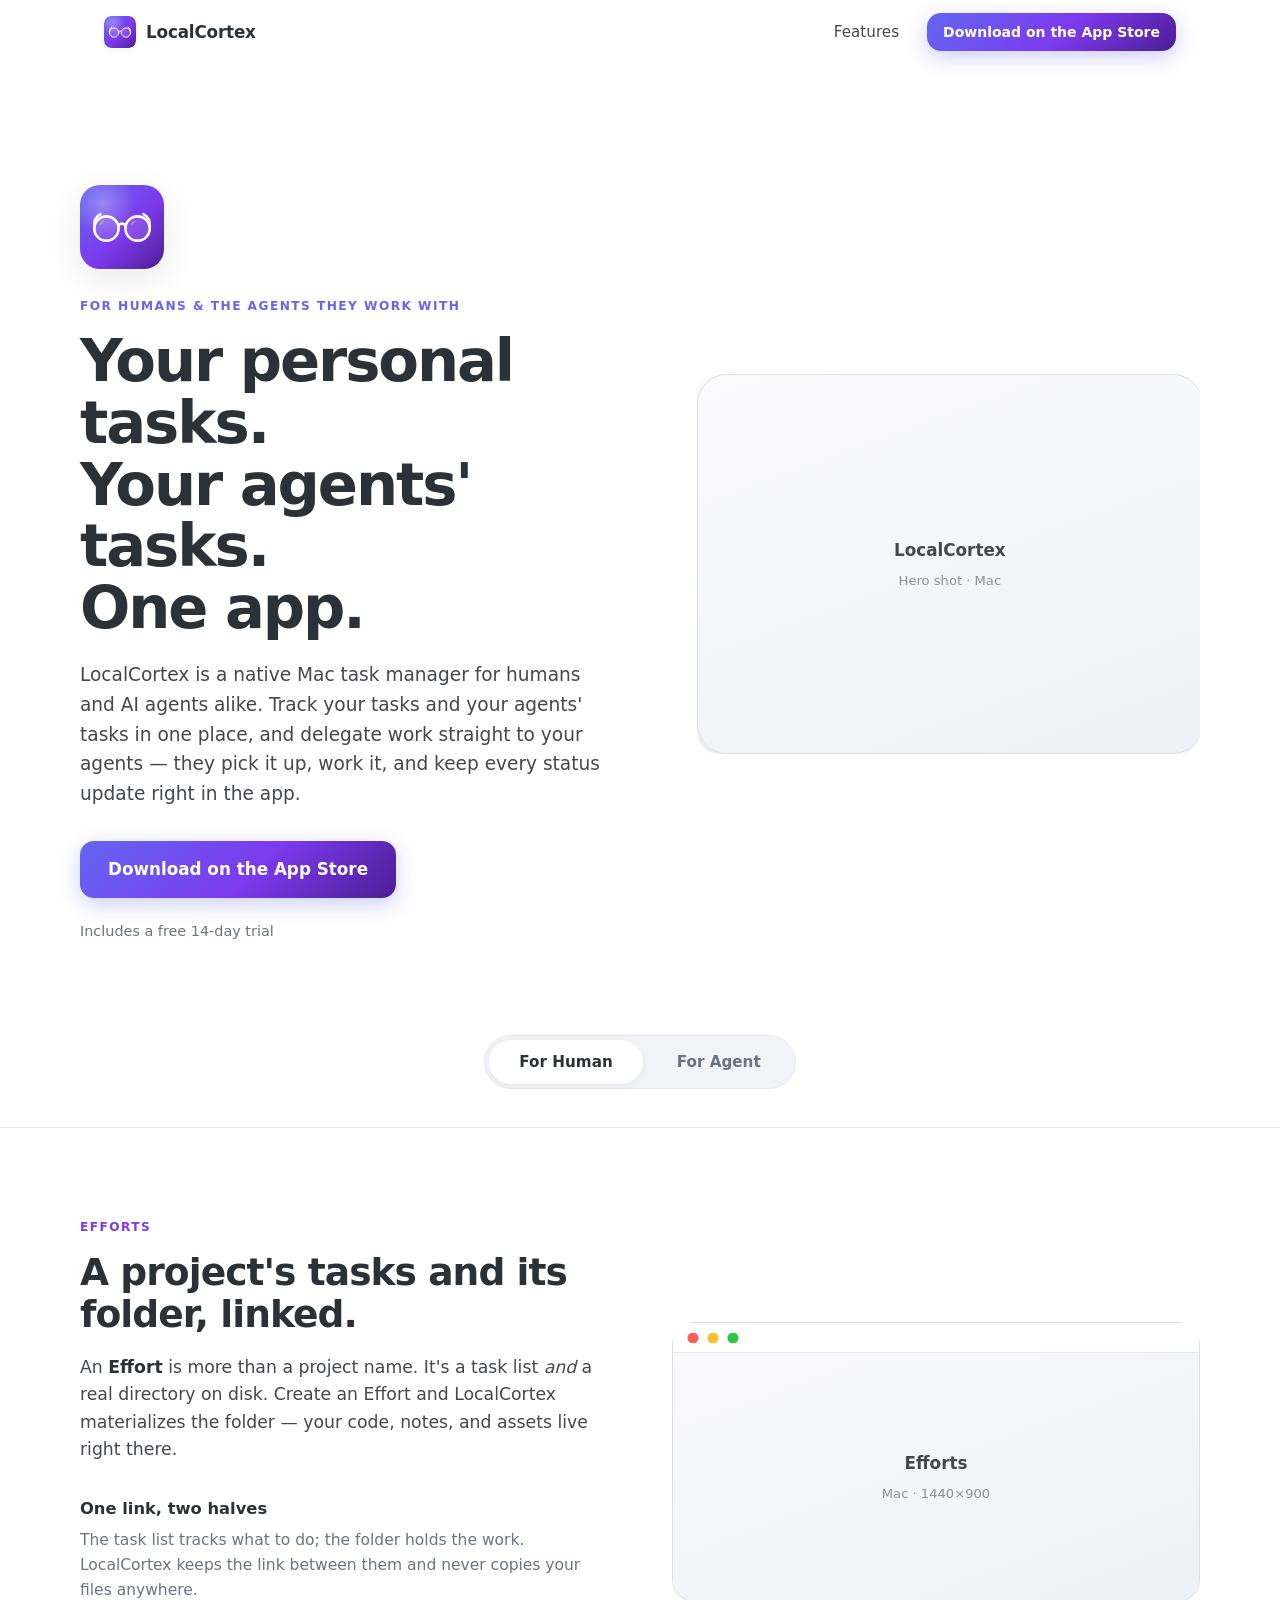
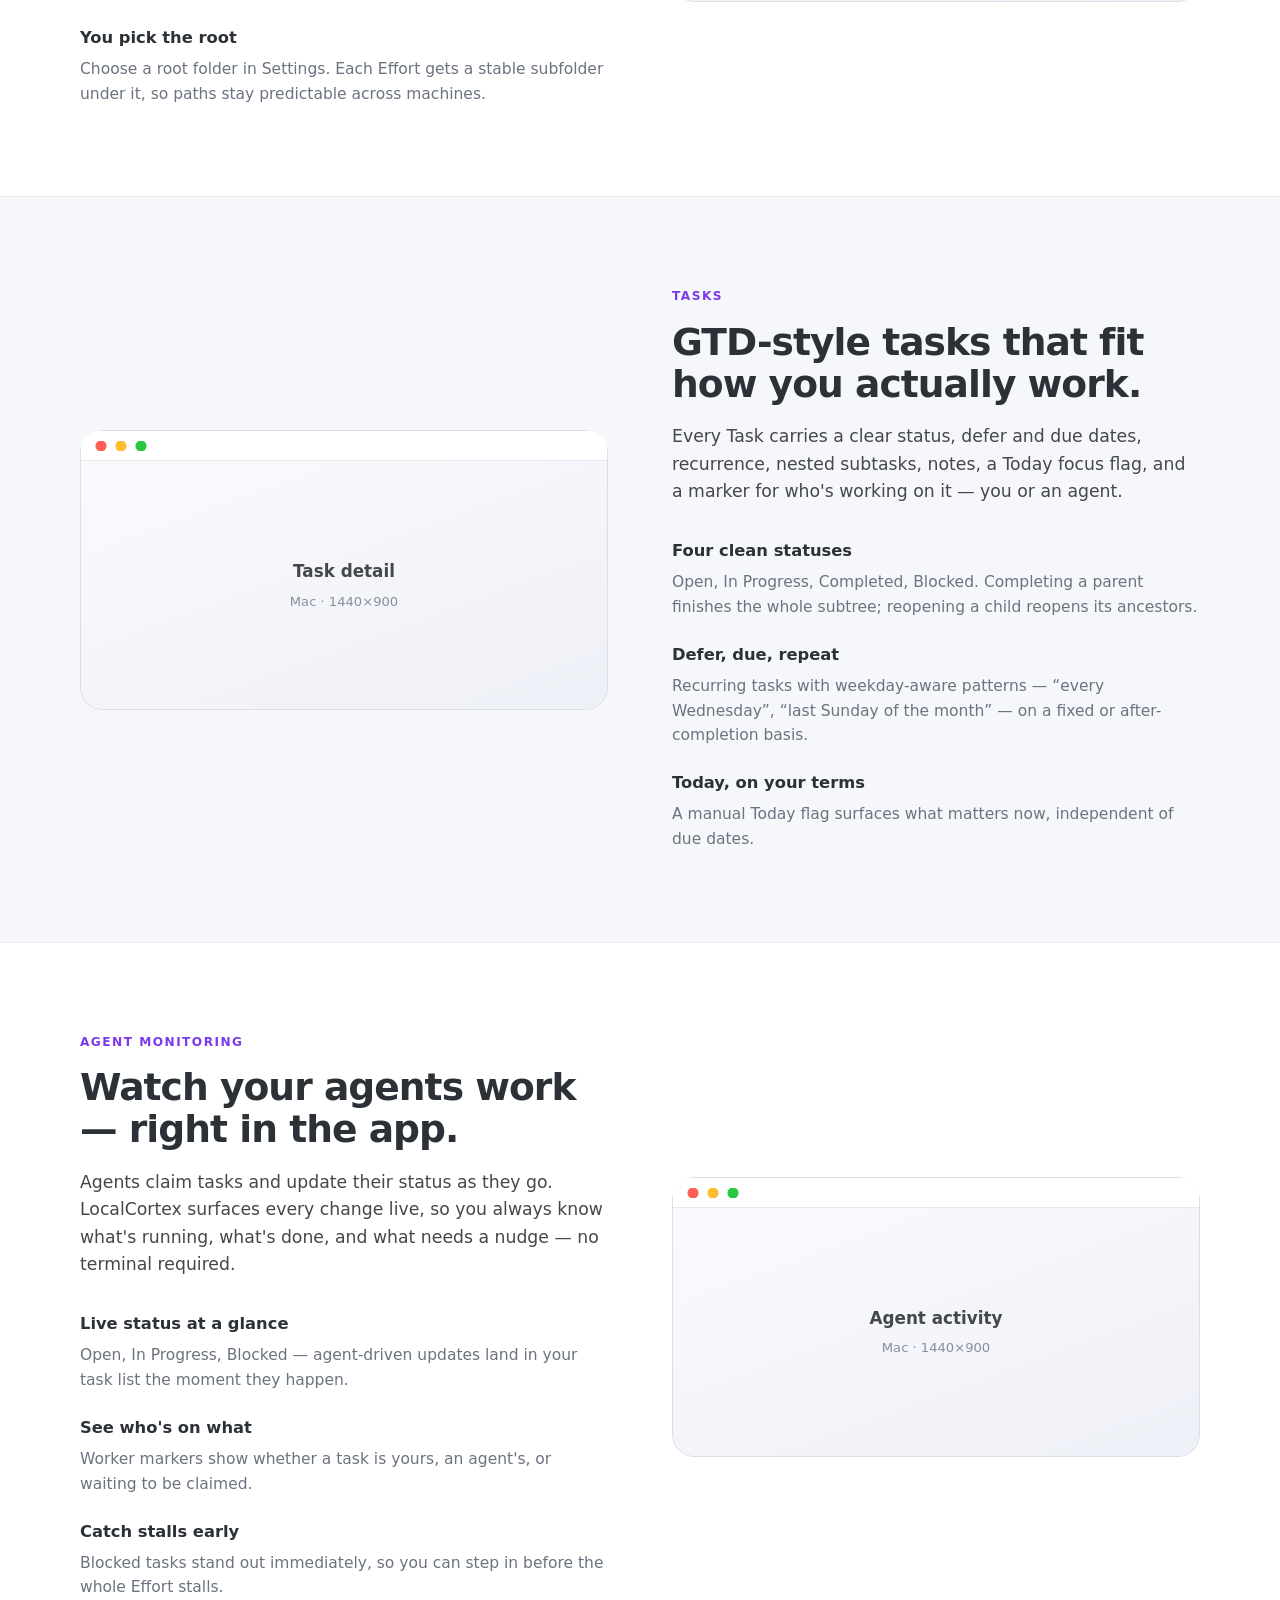
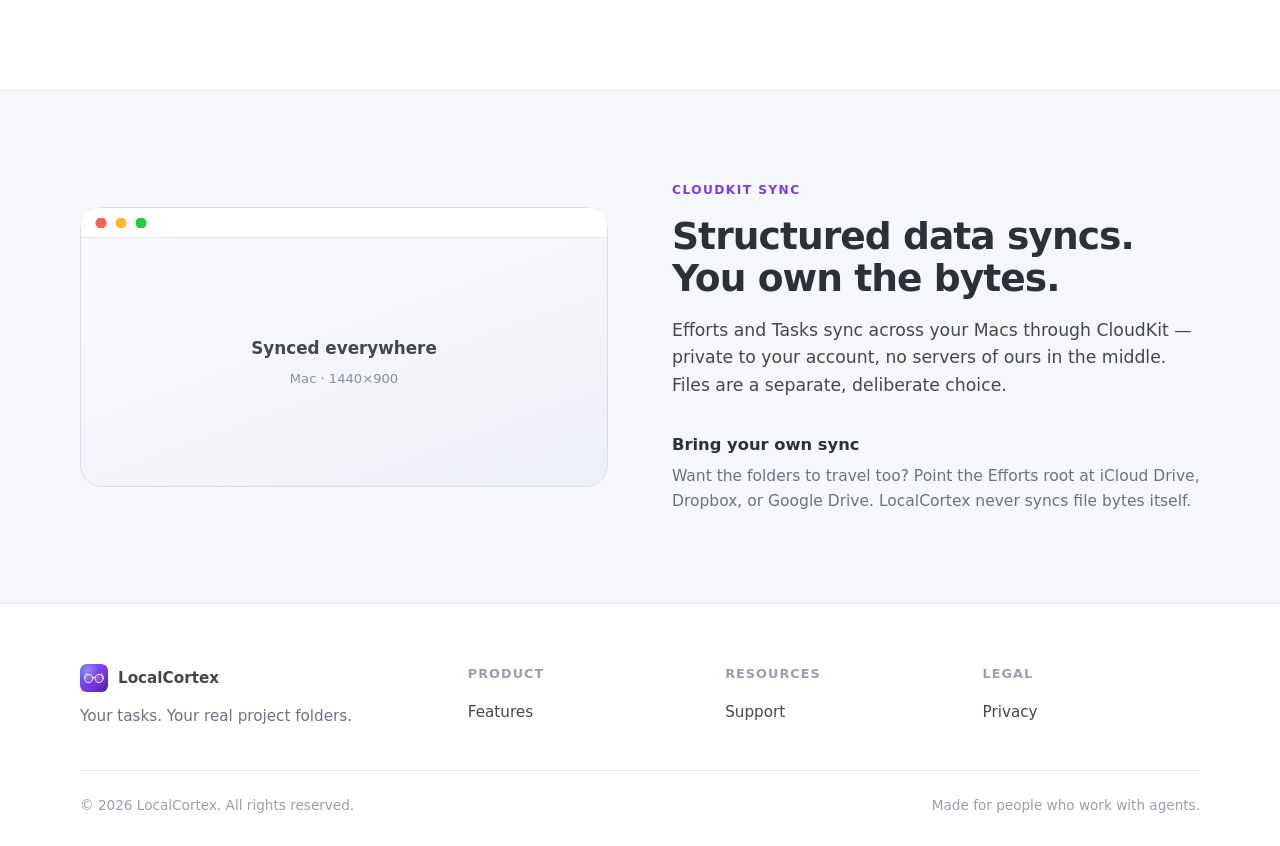
==== index.html @ 0b8f5ec5 "Remove the Quick Find section from the features page" ====
<!DOCTYPE html>
<html lang="en">
<head>
  <meta charset="UTF-8">
  <meta name="viewport" content="width=device-width, initial-scale=1.0">
  <title>LocalCortex — Your personal tasks. Your agents' tasks. One app.</title>
  <meta name="description" content="LocalCortex is a native macOS task manager built around Efforts — each Effort pairs a task list with a real folder on disk. Built for people who work alongside coding agents.">
  <meta name="theme-color" content="#6366F1">

  <!-- Open Graph / social -->
  <meta property="og:type" content="website">
  <meta property="og:title" content="LocalCortex — Your personal tasks. Your agents' tasks. One app.">
  <meta property="og:description" content="A native Mac task manager where every project pairs a task list with a real folder on disk. CloudKit sync, a first-class agent surface, and you own your files.">
  <meta property="og:image" content="assets/icon.svg">
  <meta name="twitter:card" content="summary_large_image">

  <link rel="icon" type="image/svg+xml" href="assets/favicon.svg">
  <link rel="apple-touch-icon" href="assets/icon.svg">

  <link rel="preconnect" href="https://fonts.googleapis.com">
  <link rel="stylesheet" href="css/styles.css?v=7">
</head>
<body>
<a class="skip-link" href="#main">Skip to content</a>

<!-- ============================================================= -->
<!-- NAV                                                            -->
<!-- ============================================================= -->
<header class="nav" id="nav">
  <div class="nav__inner">
    <a class="nav__brand" href="#top" aria-label="LocalCortex home">
      <img src="assets/favicon.svg" alt="" class="nav__logo" width="32" height="32">
      <span class="nav__wordmark">LocalCortex</span>
    </a>

    <nav class="nav__links" aria-label="Primary">
      <a href="#features">Features</a>
    </nav>

    <a class="btn btn--primary btn--sm nav__cta"
       href="https://apps.apple.com/cn/app/localcortex/id6794754379" rel="noopener">Download on the App Store</a>

    <button class="nav__toggle" id="navToggle" aria-label="Toggle menu" aria-expanded="false" aria-controls="navMobile">
      <span class="nav__toggle-bar"></span>
      <span class="nav__toggle-bar"></span>
      <span class="nav__toggle-bar"></span>
    </button>
  </div>

  <!-- Mobile menu -->
  <div class="nav__mobile" id="navMobile" hidden>
    <a href="#features">Features</a>
    <a class="btn btn--primary" href="https://apps.apple.com/cn/app/localcortex/id6794754379" rel="noopener">Download on the App Store</a>
  </div>
</header>

<main id="main">

  <!-- =========================================================== -->
  <!-- HERO                                                        -->
  <!-- =========================================================== -->
  <section class="hero" id="top">
    <div class="hero__inner">
      <div class="hero__text">
        <img src="assets/icon.svg" alt="LocalCortex app icon" class="hero__icon" width="96" height="96">
        <p class="eyebrow eyebrow--accent">For humans &amp; the agents they work with</p>
        <h1 class="hero__title">Your personal tasks.<br>Your agents' tasks.<br>One app.</h1>
        <p class="hero__sub">
          LocalCortex is a native Mac task manager for humans and AI agents
          alike. Track your tasks and your agents' tasks in one place, and
          delegate work straight to your agents — they pick it up, work it, and
          keep every status update right in the app.
        </p>
        <div class="hero__actions">
          <a class="btn btn--primary btn--lg" href="https://apps.apple.com/cn/app/localcortex/id6794754379" rel="noopener">Download on the App Store</a>
        </div>
        <p class="hero__meta">Includes a free 14-day trial</p>
      </div>

      <!-- Hero visual drop-zone (Mac screenshot). See assets/screenshots/README.md -->
      <figure class="hero__visual shot shot--hero" data-caption="LocalCortex for Mac">
        <div class="shot__placeholder shot__placeholder--collage">
          <span class="shot__label">LocalCortex</span>
          <span class="shot__hint">Hero shot · Mac</span>
        </div>
      </figure>
    </div>
  </section>

  <!-- =========================================================== -->
  <!-- FEATURE SECTIONS: For Human / For Agent tabs                -->
  <!-- =========================================================== -->
  <div class="feature-tabs-wrap">
    <div class="feature-tabs" id="features" role="tablist" aria-label="Feature audience">
      <button class="feature-tab" id="features-tab-human" role="tab" aria-selected="true" aria-controls="features-panel-human">For Human</button>
      <button class="feature-tab" id="features-tab-agent" role="tab" aria-selected="false" aria-controls="features-panel-agent" tabindex="-1">For Agent</button>
    </div>
  </div>

  <!-- Panel: features for humans -->
  <div class="feature-panel" id="features-panel-human" role="tabpanel" aria-labelledby="features-tab-human">

  <!-- Efforts -->
  <section class="feature" id="efforts" aria-labelledby="efforts-title">
    <div class="feature__inner">
      <div class="feature__text">
        <p class="eyebrow">Efforts</p>
        <h2 class="feature__title" id="efforts-title">A project's tasks and its folder, linked.</h2>
        <p class="feature__lede">
          An <strong>Effort</strong> is more than a project name. It's a task list
          <em>and</em> a real directory on disk. Create an Effort and LocalCortex
          materializes the folder — your code, notes, and assets live right there.
        </p>
        <div class="feature__points">
          <div class="point">
            <h3>One link, two halves</h3>
            <p>The task list tracks what to do; the folder holds the work. LocalCortex
              keeps the link between them and never copies your files anywhere.</p>
          </div>
          <div class="point">
            <h3>You pick the root</h3>
            <p>Choose a root folder in Settings. Each Effort gets a stable subfolder
              under it, so paths stay predictable across machines.</p>
          </div>
        </div>
      </div>

      <figure class="feature__visual shot shot--mac" data-caption="Efforts — Mac">
        <div class="shot__placeholder">
          <span class="shot__label">Efforts</span>
          <span class="shot__hint">Mac · 1440×900</span>
        </div>
      </figure>
    </div>
  </section>

  <!-- Tasks -->
  <section class="feature feature--alt" id="tasks" aria-labelledby="tasks-title">
    <div class="feature__inner">
      <figure class="feature__visual shot shot--mac" data-caption="Task detail — Mac">
        <div class="shot__placeholder">
          <span class="shot__label">Task detail</span>
          <span class="shot__hint">Mac · 1440×900</span>
        </div>
      </figure>

      <div class="feature__text">
        <p class="eyebrow">Tasks</p>
        <h2 class="feature__title" id="tasks-title">GTD-style tasks that fit how you actually work.</h2>
        <p class="feature__lede">
          Every Task carries a clear status, defer and due dates, recurrence, nested
          subtasks, notes, a Today focus flag, and a marker for who's working on it —
          you or an agent.
        </p>
        <div class="feature__points">
          <div class="point">
            <h3>Four clean statuses</h3>
            <p>Open, In Progress, Completed, Blocked. Completing a parent finishes the
              whole subtree; reopening a child reopens its ancestors.</p>
          </div>
          <div class="point">
            <h3>Defer, due, repeat</h3>
            <p>Recurring tasks with weekday-aware patterns — “every Wednesday”, “last
              Sunday of the month” — on a fixed or after-completion basis.</p>
          </div>
          <div class="point">
            <h3>Today, on your terms</h3>
            <p>A manual Today flag surfaces what matters now, independent of due dates.</p>
          </div>
        </div>
      </div>
    </div>
  </section>

  <!-- Agent monitoring -->
  <section class="feature" id="agent-monitoring" aria-labelledby="agent-monitoring-title">
    <div class="feature__inner">
      <div class="feature__text">
        <p class="eyebrow">Agent monitoring</p>
        <h2 class="feature__title" id="agent-monitoring-title">Watch your agents work — right in the app.</h2>
        <p class="feature__lede">
          Agents claim tasks and update their status as they go. LocalCortex
          surfaces every change live, so you always know what's running, what's
          done, and what needs a nudge — no terminal required.
        </p>
        <div class="feature__points">
          <div class="point">
            <h3>Live status at a glance</h3>
            <p>Open, In Progress, Blocked — agent-driven updates land in your
              task list the moment they happen.</p>
          </div>
          <div class="point">
            <h3>See who's on what</h3>
            <p>Worker markers show whether a task is yours, an agent's, or
              waiting to be claimed.</p>
          </div>
          <div class="point">
            <h3>Catch stalls early</h3>
            <p>Blocked tasks stand out immediately, so you can step in before
              the whole Effort stalls.</p>
          </div>
        </div>
      </div>

      <figure class="feature__visual shot shot--mac" data-caption="Agent activity — Mac">
        <div class="shot__placeholder">
          <span class="shot__label">Agent activity</span>
          <span class="shot__hint">Mac · 1440×900</span>
        </div>
      </figure>
    </div>
  </section>

  <!-- Sync -->
  <section class="feature feature--alt" id="sync" aria-labelledby="sync-title">
    <div class="feature__inner">
      <figure class="feature__visual shot shot--mac" data-caption="Sync across your Macs">
        <div class="shot__placeholder">
          <span class="shot__label">Synced everywhere</span>
          <span class="shot__hint">Mac · 1440×900</span>
        </div>
      </figure>

      <div class="feature__text">
        <p class="eyebrow">CloudKit sync</p>
        <h2 class="feature__title" id="sync-title">Structured data syncs. You own the bytes.</h2>
        <p class="feature__lede">
          Efforts and Tasks sync across your Macs through CloudKit —
          private to your account, no servers of ours in the middle. Files are a
          separate, deliberate choice.
        </p>
        <div class="feature__points">
          <div class="point">
            <h3>Bring your own sync</h3>
            <p>Want the folders to travel too? Point the Efforts root at iCloud Drive,
              Dropbox, or Google Drive. LocalCortex never syncs file bytes itself.</p>
          </div>
        </div>
      </div>
    </div>
  </section>

  </div><!-- /features-panel-human -->

  <!-- Panel: features for agents -->
  <div class="feature-panel" id="features-panel-agent" role="tabpanel" aria-labelledby="features-tab-agent" hidden>

  <!-- AGENT SURFACE (the differentiator) -->
  <section class="feature" id="agent" aria-labelledby="agent-title">
    <div class="feature__inner">
      <div class="feature__text">
        <p class="eyebrow">Agent surface</p>
        <h2 class="feature__title" id="agent-title">Your agents can read your tasks and find your files.</h2>
        <p class="feature__lede">
          LocalCortex exposes a first-class automation surface on macOS. Claude Code,
          Codex, and other agents can list and update your tasks, claim work, and
          resolve an Effort's folder path — then use their own tools to read and edit
          your project. <strong>File bytes never cross the boundary.</strong>
        </p>

        <ul class="tool-grid" aria-label="Agent tools">
          <li><code>efforts_list</code><span>List all Efforts</span></li>
          <li><code>tasks_list</code><span>Summaries per Effort</span></li>
          <li><code>tasks_get</code><span>Full task detail</span></li>
          <li><code>files_path</code><span>Resolve a folder path</span></li>
          <li><code>tasks_create</code><span>Add a task</span></li>
          <li><code>tasks_update</code><span>Patch fields, claim work</span></li>
          <li><code>tasks_complete</code><span>Finish or reopen</span></li>
        </ul>

        <div class="feature__points">
          <div class="point">
            <h3>One surface, full parity</h3>
            <p>An always-on <strong>JXA Automation</strong> surface (AppleScript /
              JavaScript for Automation) drives the same store the UI uses, so there's
              a single writer by construction — every agent command and every click lands
              in one consistent state.</p>
          </div>
        </div>
      </div>

      <figure class="feature__visual shot shot--code" data-caption="Agent surface — terminal">
        <div class="shot__placeholder shot__placeholder--code">
<pre><span class="c"># List efforts from the shell via JXA</span>
osascript -l JavaScript <span class="s">-e</span> \
  <span class="s">'const a=Application("LocalCortex");</span>
<span class="s">   a.listEfforts()'</span>

<span class="c"># Create a task in an Effort</span>
osascript -l JavaScript <span class="s">-e</span> \
  <span class="s">'const a=Application("LocalCortex");</span>
<span class="s">   a.createTask("Ship the brief", {effort:"August Launch"})'</span></pre>
        </div>
      </figure>
    </div>
  </section>

  <!-- Agent plugins -->
  <section class="feature feature--alt" id="plugins" aria-labelledby="plugins-title">
    <div class="feature__inner">
      <figure class="feature__visual shot shot--mac" data-caption="Agent plugins — Mac">
        <div class="shot__placeholder">
          <span class="shot__label">Agent plugins</span>
          <span class="shot__hint">Mac · 1440×900</span>
        </div>
      </figure>

      <div class="feature__text">
        <p class="eyebrow">Agent plugins</p>
        <h2 class="feature__title" id="plugins-title">Templates plan the work. Agents run it.</h2>
        <p class="feature__lede">
          Install the <a href="https://github.com/LingForCC/LocalCortex---Plugins" rel="noopener">LocalCortex plugins</a>
          into Claude Code, Codex, ZCode, Kimi, or OpenCode. Your agent can materialize
          an Effort's tasks from a <strong>Template</strong> you define in the app —
          then work the list, or hand every agent its part on a schedule.
        </p>
        <div class="feature__points">
          <div class="point">
            <h3>From template to task list</h3>
            <p>Name a Template in the app and the plugin turns its prompt into roots,
              subtasks, assignments, and blocked-by relationships in any Effort.</p>
          </div>
          <div class="point">
            <h3>Orchestrate the roster</h3>
            <p>Run every agent's open work in goal mode: it loops in your
              session, dispatching each agent's part until the Effort's work is
              done, then stops on its own. The roster lives in the app, not in
              prompts.</p>
          </div>
        </div>
      </div>
    </div>
  </section>
  </div><!-- /features-panel-agent -->

</main>

<!-- ============================================================= -->
<!-- FOOTER                                                        -->
<!-- ============================================================= -->
<footer class="footer">
  <div class="footer__inner">
    <div class="footer__col footer__col--brand">
      <a class="footer__brand" href="#top">
        <img src="assets/favicon.svg" alt="" class="footer__logo" width="28" height="28">
        <span>LocalCortex</span>
      </a>
      <p class="footer__tag">Your tasks. Your real project folders.</p>
    </div>

    <div class="footer__col">
      <h4>Product</h4>
      <ul>
        <li><a href="#features">Features</a></li>
      </ul>
    </div>

    <div class="footer__col">
      <h4>Resources</h4>
      <ul>
        <li><a href="support.html">Support</a></li>
      </ul>
    </div>

    <div class="footer__col">
      <h4>Legal</h4>
      <ul>
        <li><a href="privacy.html">Privacy</a></li>
      </ul>
    </div>
  </div>

  <div class="footer__bottom">
    <p>© <span id="year">2026</span> LocalCortex. All rights reserved.</p>
    <p class="footer__made">Made for people who work with agents.</p>
  </div>
</footer>

<script src="js/main.js?v=4" defer></script>
</body>
</html>
---- css/styles.css ----
/* =================================================================
   LocalCortex — product site
   Hand-written CSS, no build step. Mobile-first, dark-mode aware.
   Brand palette sourced from the app icon + in-app DesignTokens.
   ================================================================= */

/* ---------- Design tokens ---------- */
:root {
  /* Brand gradient (from assets/icon.svg) */
  --brand-1: #6366F1;   /* indigo  */
  --brand-2: #7C3AED;   /* violet  */
  --brand-3: #4C1D95;   /* deep purple */
  --brand-grad: linear-gradient(135deg, var(--brand-1) 0%, var(--brand-2) 55%, var(--brand-3) 100%);
  --brand-soft: linear-gradient(135deg, rgba(99,102,241,.12), rgba(124,58,237,.12));

  /* In-app accent (DesignTokens.swift accentBlue) */
  --accent: #5B86D9;
  --accent-strong: #4a72c4;

  /* Light theme surfaces */
  --bg:            #ffffff;
  --bg-alt:        #f6f7fb;   /* alternating feature band */
  --bg-elevated:   #ffffff;
  --bg-tinted:     #f2f3f8;
  --border:        #e7e8ee;
  --border-strong: #d7d9e2;

  /* Text */
  --text:        #2c3138;
  --text-soft:   #44474b;
  --text-muted:  #6b7280;
  --text-faint:  #9aa0ab;

  /* Shot placeholders */
  --shot-bg:      linear-gradient(160deg, #fbfbfe, #eef0f7);
  --shot-border:  #dcdde5;
  --shot-text:    #8a8f9c;

  /* Radii + shadows */
  --r-sm: 8px;
  --r-md: 14px;
  --r-lg: 22px;
  --r-xl: 30px;
  --shadow-sm: 0 2px 8px rgba(20, 20, 50, .05);
  --shadow-md: 0 10px 34px rgba(20, 20, 60, .09);
  --shadow-lg: 0 24px 60px rgba(20, 20, 60, .14);

  /* Layout */
  --maxw: 1120px;
  --nav-h: 64px;

  --font: -apple-system, BlinkMacSystemFont, "SF Pro Display", "SF Pro Text",
          "Segoe UI", Roboto, system-ui, sans-serif;
  --mono: ui-monospace, "SF Mono", SFMono-Regular, Menlo, Monaco, Consolas, monospace;
}

@media (prefers-color-scheme: dark) {
  :root {
    --bg:            #0e0e12;
    --bg-alt:        #131319;
    --bg-elevated:   #1c1c22;
    --bg-tinted:     #202028;
    --border:        #2a2a33;
    --border-strong: #38384380;

    --text:        #f3f4f8;
    --text-soft:   #d6d8e0;
    --text-muted:  #9aa0ad;
    --text-faint:  #6b7180;

    --shot-bg:      linear-gradient(160deg, #1e1e26, #16161c);
    --shot-border:  #2e2e38;
    --shot-text:    #6b7180;

    --shadow-sm: 0 2px 8px rgba(0, 0, 0, .3);
    --shadow-md: 0 10px 34px rgba(0, 0, 0, .42);
    --shadow-lg: 0 24px 60px rgba(0, 0, 0, .55);
  }
}

/* ---------- Reset ---------- */
*, *::before, *::after { box-sizing: border-box; }
* { margin: 0; }
html { scroll-behavior: smooth; -webkit-text-size-adjust: 100%; }
body {
  font-family: var(--font);
  background: var(--bg);
  color: var(--text);
  line-height: 1.6;
  -webkit-font-smoothing: antialiased;
  -moz-osx-font-smoothing: grayscale;
  text-rendering: optimizeLegibility;
}
img, svg { display: block; max-width: 100%; }
a { color: inherit; text-decoration: none; }
ul { list-style: none; padding: 0; }
button { font: inherit; cursor: pointer; border: 0; background: none; color: inherit; }
code, kbd, pre { font-family: var(--mono); }

:focus-visible {
  outline: 2px solid var(--accent);
  outline-offset: 2px;
  border-radius: 4px;
}

.skip-link {
  position: absolute; left: -9999px; top: 0; z-index: 1000;
  background: var(--brand-1); color: #fff; padding: 10px 16px; border-radius: 0 0 8px 0;
}
.skip-link:focus { left: 0; }

/* ---------- Buttons ---------- */
.btn {
  display: inline-flex; align-items: center; justify-content: center; gap: 8px;
  font-weight: 600; font-size: .95rem;
  border-radius: var(--r-md);
  padding: 11px 20px;
  transition: transform .15s ease, box-shadow .2s ease, background .2s ease, opacity .2s ease;
  white-space: nowrap;
}
.btn--sm  { padding: 8px 16px; font-size: .875rem; }
.btn--lg  { padding: 15px 28px; font-size: 1.05rem; }

.btn--primary {
  background: var(--brand-grad);
  color: #fff;
  box-shadow: 0 6px 20px rgba(99, 102, 241, .32);
}
.btn--primary:hover { transform: translateY(-2px); box-shadow: 0 12px 28px rgba(99, 102, 241, .42); }
.btn--primary:active { transform: translateY(0); }

.btn--ghost {
  background: transparent;
  color: var(--text);
  border: 1px solid var(--border-strong);
}
.btn--ghost:hover { background: var(--bg-tinted); border-color: var(--accent); }

.btn--store {
  flex-direction: column; align-items: flex-start; gap: 0;
  background: #000; color: #fff;
  padding: 10px 18px; border-radius: var(--r-md);
  min-width: 150px;
}
.btn--store:hover { opacity: .85; }
.btn__store-top { font-size: .7rem; line-height: 1; }
.btn__store-bottom { font-size: 1.05rem; font-weight: 600; line-height: 1.2; }

/* =================================================================
   NAV
   ================================================================= */
.nav {
  position: sticky; top: 0; z-index: 100;
  background: rgba(255,255,255,.72);
  backdrop-filter: saturate(180%) blur(20px);
  -webkit-backdrop-filter: saturate(180%) blur(20px);
  border-bottom: 1px solid transparent;
  transition: border-color .25s ease, background .25s ease;
}
.nav.is-scrolled { border-bottom-color: var(--border); }
@media (prefers-color-scheme: dark) {
  .nav { background: rgba(14,14,18,.72); }
}

.nav__inner {
  max-width: var(--maxw); margin: 0 auto;
  height: var(--nav-h); padding: 0 24px;
  display: flex; align-items: center; gap: 20px;
}
.nav__brand { display: inline-flex; align-items: center; gap: 10px; font-weight: 700; font-size: 1.05rem; letter-spacing: -.01em; }
.nav__logo { border-radius: 7px; box-shadow: var(--shadow-sm); }

.nav__links { display: flex; gap: 26px; margin-left: auto; }
.nav__links a {
  color: var(--text-soft); font-weight: 500; font-size: .95rem;
  position: relative; padding: 6px 0;
}
.nav__links a::after {
  content: ""; position: absolute; left: 0; bottom: 0; height: 2px; width: 0;
  background: var(--brand-grad); transition: width .2s ease;
}
.nav__links a:hover { color: var(--text); }
.nav__links a:hover::after { width: 100%; }

.nav__cta { margin-left: 8px; }
.nav__toggle { display: none; }

.nav__mobile {
  display: none;
  flex-direction: column; gap: 8px;
  padding: 0 24px 18px;
  background: var(--bg);
  border-bottom: 1px solid var(--border);
}
.nav__mobile a { padding: 12px 4px; color: var(--text-soft); font-weight: 500; }
.nav__mobile .btn { margin-top: 8px; }

/* =================================================================
   HERO
   ================================================================= */
.hero {
  padding: calc(var(--nav-h) + 56px) 24px 80px;
  position: relative; overflow: hidden;
}
.hero::before {
  /* Soft brand glow behind hero */
  content: ""; position: absolute; inset: -20% -10% auto -10%; height: 540px;
  background: radial-gradient(60% 50% at 50% 0%, rgba(124,58,237,.18), rgba(99,102,241,.10) 40%, transparent 70%);
  pointer-events: none; z-index: 0;
}
.hero__inner {
  max-width: var(--maxw); margin: 0 auto;
  display: grid; grid-template-columns: 1.05fr .95fr; gap: 60px; align-items: center;
  position: relative; z-index: 1;
}
.hero__icon {
  width: 84px; height: 84px; border-radius: 20px;
  box-shadow: var(--shadow-md); margin-bottom: 28px;
}
.hero__title {
  font-size: clamp(2.4rem, 5.2vw, 3.7rem);
  line-height: 1.04; letter-spacing: -.035em; font-weight: 800;
  margin-bottom: 22px;
}
.hero__sub {
  font-size: 1.16rem; color: var(--text-soft); max-width: 540px; margin-bottom: 32px;
}
.hero__sub strong { color: var(--text); }
.hero__actions { display: flex; flex-wrap: wrap; gap: 14px; margin-bottom: 22px; }
.hero__meta { color: var(--text-muted); font-size: .9rem; }

/* =================================================================
   FEATURE SECTIONS (alternating)
   ================================================================= */
.feature {
  padding: 90px 24px;
  background: var(--bg);
  border-top: 1px solid var(--border);
}
.feature--alt { background: var(--bg-alt); }

.feature__inner {
  max-width: var(--maxw); margin: 0 auto;
  display: grid; grid-template-columns: 1fr 1fr; gap: 64px; align-items: center;
}
/* Alternate order: every other .feature puts the visual on the right by default;
   .feature--alt markup already has the visual first, so we flip text/visual via order. */
.feature--alt .feature__text  { order: 2; }
.feature--alt .feature__visual { order: 1; }

.eyebrow {
  text-transform: uppercase; letter-spacing: .12em; font-size: .76rem;
  font-weight: 700; color: var(--brand-2); margin-bottom: 14px;
}
.eyebrow--accent { color: var(--brand-1); }
@media (prefers-color-scheme: dark) { .eyebrow { color: #a78bfa; } .eyebrow--accent { color: #93a8f7; } }

.feature__title {
  font-size: clamp(1.7rem, 3.2vw, 2.35rem);
  line-height: 1.12; letter-spacing: -.025em; font-weight: 700;
  margin-bottom: 18px;
}
.feature__lede {
  font-size: 1.08rem; color: var(--text-soft); margin-bottom: 32px;
}
.feature__lede strong { color: var(--text); }

/* Inline links inside feature copy (lede, points) */
.feature__lede a,
.point a {
  color: var(--brand-1); font-weight: 600;
  text-decoration: underline; text-underline-offset: 3px;
}
.feature__lede a:hover,
.point a:hover { color: var(--brand-2); }
@media (prefers-color-scheme: dark) {
  .feature__lede a,
  .point a { color: #93a8f7; }
  .feature__lede a:hover,
  .point a:hover { color: #a5b4fc; }
}

.feature__points { display: flex; flex-direction: column; gap: 22px; }
.point h3 { font-size: 1.02rem; font-weight: 650; margin-bottom: 6px; }
.point p { color: var(--text-muted); font-size: .97rem; }

/* ---------- Tool grid (agent surface) ---------- */
.tool-grid {
  display: grid; grid-template-columns: repeat(2, minmax(0,1fr)); gap: 10px;
  margin: 8px 0 32px;
}
.tool-grid li {
  display: flex; flex-direction: column; gap: 2px;
  background: var(--bg-elevated); border: 1px solid var(--border);
  border-radius: var(--r-md); padding: 10px 14px;
}
.tool-grid code { font-size: .88rem; color: var(--brand-2); font-weight: 600; }
@media (prefers-color-scheme: dark) { .tool-grid code { color: #c4b5fd; } }
.tool-grid span { font-size: .8rem; color: var(--text-muted); }

/* =================================================================
   SHOTS — device-framed screenshot placeholders
   ================================================================= */
.shot {
  border-radius: var(--r-lg);
  overflow: hidden;
}
.shot__placeholder {
  background: var(--shot-bg);
  border: 1px solid var(--shot-border);
  border-radius: var(--r-lg);
  min-height: 280px;
  display: flex; flex-direction: column; align-items: center; justify-content: center; gap: 6px;
  color: var(--shot-text);
  text-align: center;
}
.shot__label { font-weight: 700; font-size: 1.05rem; color: var(--text-soft); }
.shot__hint { font-size: .82rem; }

/* Mac window chrome */
.shot--mac .shot__placeholder {
  border-radius: var(--r-lg);
  box-shadow: var(--shadow-lg);
  position: relative;
  padding-top: 30px;
}
.shot--mac .shot__placeholder::before {
  content: ""; position: absolute; top: 0; left: 0; right: 0; height: 30px;
  background: linear-gradient(var(--bg-elevated), var(--bg-elevated));
  border-bottom: 1px solid var(--border);
}
.shot--mac .shot__placeholder::after {
  /* traffic lights */
  content: ""; position: absolute; top: 10px; left: 14px;
  width: 52px; height: 10px;
  background-image:
    radial-gradient(circle at 6px 5px, #ff5f57 5px, transparent 6px),
    radial-gradient(circle at 26px 5px, #febc2e 5px, transparent 6px),
    radial-gradient(circle at 46px 5px, #28c840 5px, transparent 6px);
}
@media (prefers-color-scheme: dark) {
  .shot--mac .shot__placeholder::before { background: #1c1c22; }
}

/* Hero collage */
.shot--hero { padding: 0; }
.shot--hero .shot__placeholder--collage {
  min-height: 380px; aspect-ratio: 4 / 3;
  border-radius: var(--r-xl);
  box-shadow: var(--shadow-lg);
}

/* Code panel */
.shot--code .shot__placeholder--code {
  text-align: left; align-items: stretch;
  min-height: 320px; padding: 26px 28px;
}
.shot--code pre { font-size: .9rem; line-height: 1.7; color: var(--text-soft); white-space: pre-wrap; word-break: break-word; }
.shot--code .c { color: var(--text-faint); }
.shot--code .s { color: var(--accent); }

/* Tabbed shot */
.shot--tabbed { background: transparent; }
.shot__tabs {
  display: inline-flex; gap: 4px;
  background: var(--bg-tinted); border: 1px solid var(--border);
  border-radius: 999px; padding: 4px;
  margin-bottom: 16px;
}
.shot__tab {
  padding: 7px 20px; border-radius: 999px;
  font-size: .88rem; font-weight: 600; color: var(--text-muted);
  transition: background .2s ease, color .2s ease;
}
.shot__tab.is-active { background: var(--bg-elevated); color: var(--text); box-shadow: var(--shadow-sm); }
.shot__panel:not(.is-active) { display: none; }

/* Feature audience tabs (For Human / For Agent) */
.feature-tabs-wrap {
  position: sticky; top: var(--nav-h); z-index: 90;
  padding: 12px 24px 38px;
}
.feature-tabs-wrap.is-stuck {
  background: var(--bg);
  box-shadow: 0 14px 28px -20px rgba(20, 20, 60, .35);
}
.feature-tabs {
  display: flex; justify-content: center; gap: 4px;
  background: var(--bg-tinted); border: 1px solid var(--border);
  border-radius: 999px; padding: 4px;
  width: max-content; margin: 0 auto;
  scroll-margin-top: calc(var(--nav-h) + 12px);
}
.feature-tab {
  padding: 10px 30px; border-radius: 999px;
  font-size: .95rem; font-weight: 600; color: var(--text-muted);
  transition: background .2s ease, color .2s ease;
}
.feature-tab.is-active { background: var(--bg-elevated); color: var(--text); box-shadow: var(--shadow-sm); }
.feature-panel[hidden] { display: none; }

/* =================================================================
   SECTION TITLES
   ================================================================= */
.section-title {
  text-align: center; font-size: clamp(1.8rem, 3.6vw, 2.6rem);
  font-weight: 800; letter-spacing: -.025em; margin-bottom: 14px;
}
.section-lede { text-align: center; color: var(--text-muted); font-size: 1.08rem; margin-bottom: 56px; }

/* =================================================================
   DOWNLOAD
   ================================================================= */
.download {
  padding: 100px 24px;
  background: var(--bg-alt);
  border-top: 1px solid var(--border);
  position: relative; overflow: hidden;
}
.download::before {
  content: ""; position: absolute; inset: 0 auto 0 0; right: 0; height: 100%;
  background: radial-gradient(50% 60% at 50% 30%, rgba(124,58,237,.12), transparent 70%);
  pointer-events: none;
}
.download__inner { max-width: var(--maxw); margin: 0 auto; position: relative; }

.platforms {
  display: grid; grid-template-columns: repeat(3, minmax(0,1fr)); gap: 22px;
}
.platform {
  background: var(--bg-elevated);
  border: 1px solid var(--border);
  border-radius: var(--r-xl);
  padding: 36px 30px;
  text-align: center;
  display: flex; flex-direction: column; align-items: center; gap: 8px;
  box-shadow: var(--shadow-sm);
  transition: transform .2s ease, box-shadow .2s ease;
}
.platform:hover { transform: translateY(-4px); box-shadow: var(--shadow-md); }
.platform__icon {
  width: 64px; height: 64px; border-radius: 18px;
  display: grid; place-items: center;
  background: var(--brand-grad); color: #fff;
  box-shadow: 0 8px 22px rgba(99,102,241,.32);
  margin-bottom: 10px;
}
.platform__name { font-size: 1.3rem; font-weight: 700; }
.platform__req { color: var(--text-muted); font-size: .92rem; margin-bottom: 6px; }
.platform__note { color: var(--text-soft); font-size: .92rem; margin-bottom: 18px; min-height: 2.6em; }

/* =================================================================
   FOOTER
   ================================================================= */
.footer { background: var(--bg); border-top: 1px solid var(--border); padding: 60px 24px 30px; }
.footer__inner {
  max-width: var(--maxw); margin: 0 auto;
  display: grid; grid-template-columns: 1.6fr 1fr 1fr 1fr; gap: 40px;
  padding-bottom: 36px; border-bottom: 1px solid var(--border);
}
.footer__brand { display: inline-flex; align-items: center; gap: 10px; font-weight: 700; font-size: 1.1rem; margin-bottom: 12px; }
.footer__logo { border-radius: 6px; }
.footer__tag { color: var(--text-muted); font-size: .95rem; }
.footer__col h4 { font-size: .8rem; text-transform: uppercase; letter-spacing: .08em; color: var(--text-faint); margin-bottom: 14px; }
.footer__col li { margin-bottom: 9px; }
.footer__col a { color: var(--text-soft); font-size: .95rem; transition: color .15s ease; }
.footer__col a:hover { color: var(--accent); }
.footer__bottom {
  max-width: var(--maxw); margin: 24px auto 0;
  display: flex; justify-content: space-between; align-items: center; flex-wrap: wrap; gap: 10px;
  color: var(--text-faint); font-size: .85rem;
}

/* =================================================================
   SCROLL REVEAL
   ================================================================= */
.reveal { opacity: 0; transform: translateY(24px); transition: opacity .6s ease, transform .6s ease; }
.reveal.is-visible { opacity: 1; transform: none; }
@media (prefers-reduced-motion: reduce) {
  * { scroll-behavior: auto !important; }
  .reveal { opacity: 1 !important; transform: none !important; transition: none !important; }
  .btn, .platform { transition: none !important; }
}

/* =================================================================
   RESPONSIVE
   ================================================================= */
@media (max-width: 960px) {
  .hero__inner { grid-template-columns: 1fr; gap: 40px; }
  .hero__visual { order: -1; max-width: 560px; }
  .feature__inner { grid-template-columns: 1fr; gap: 40px; }
  .feature--alt .feature__text,
  .feature--alt .feature__visual { order: 0; }
  .platforms { grid-template-columns: 1fr; max-width: 460px; margin: 0 auto; }
  .platform__note { min-height: 0; }
}

@media (max-width: 720px) {
  .nav__links, .nav__cta { display: none; }
  .nav__toggle {
    display: inline-flex; flex-direction: column; gap: 5px;
    margin-left: auto; padding: 8px; border-radius: 8px;
  }
  .nav__toggle-bar { width: 22px; height: 2px; background: var(--text); border-radius: 2px; transition: transform .25s ease, opacity .2s ease; }
  .nav__toggle[aria-expanded="true"] .nav__toggle-bar:nth-child(1) { transform: translateY(7px) rotate(45deg); }
  .nav__toggle[aria-expanded="true"] .nav__toggle-bar:nth-child(2) { opacity: 0; }
  .nav__toggle[aria-expanded="true"] .nav__toggle-bar:nth-child(3) { transform: translateY(-7px) rotate(-45deg); }
  .nav__mobile[hidden] { display: none; }
  .nav__mobile { display: flex; }

  .hero { padding-top: calc(var(--nav-h) + 30px); }
  .hero__title { font-size: clamp(2rem, 8vw, 2.8rem); }
  .tool-grid { grid-template-columns: 1fr; }
}

@media (max-width: 480px) {
  .footer__inner { grid-template-columns: 1fr 1fr; gap: 28px; }
  .footer__col--brand { grid-column: 1 / -1; }
  .feature, .download { padding: 64px 20px; }
}

/* =================================================================
   PRIVACY POLICY
   ================================================================= */
.legal-page {
  padding: 96px 24px 110px;
  background:
    radial-gradient(50% 30% at 50% 0%, rgba(124,58,237,.12), transparent 75%),
    var(--bg);
}

.legal-page__inner { max-width: 820px; margin: 0 auto; }

.legal-page__header { text-align: center; margin-bottom: 40px; }
.legal-page__title {
  font-size: clamp(2.35rem, 5vw, 3.6rem);
  line-height: 1.05;
  letter-spacing: -.035em;
  font-weight: 800;
  margin-bottom: 14px;
}
.legal-page__effective { color: var(--text-muted); font-size: .95rem; }

.legal-card {
  background: var(--bg-elevated);
  border: 1px solid var(--border);
  border-radius: var(--r-xl);
  box-shadow: var(--shadow-lg);
  padding: clamp(28px, 5vw, 58px);
}
.legal-card__intro {
  color: var(--text-soft);
  font-size: 1.08rem;
  margin-bottom: 24px;
}
.legal-card__summary {
  background: var(--brand-soft);
  border: 1px solid rgba(99,102,241,.2);
  border-radius: var(--r-md);
  padding: 18px 20px;
  color: var(--text-soft);
  margin-bottom: 42px;
}
.legal-card__summary strong { color: var(--text); }

.legal-section {
  padding-top: 32px;
  margin-top: 32px;
  border-top: 1px solid var(--border);
}
.legal-section h2 {
  font-size: 1.35rem;
  line-height: 1.2;
  letter-spacing: -.018em;
  margin-bottom: 14px;
}
.faq-item + .faq-item { margin-top: 24px; }
.faq-question {
  font-size: 1.05rem;
  line-height: 1.3;
  margin-bottom: 8px;
}
.legal-section p,
.legal-section li {
  color: var(--text-soft);
  font-size: 1rem;
}
.legal-section p { margin-bottom: 14px; }
.legal-section p:last-child { margin-bottom: 0; }
.legal-section ul { padding-left: 1.25rem; list-style: disc; }
.legal-section li { padding-left: 5px; margin-bottom: 10px; }
.legal-section li:last-child { margin-bottom: 0; }
.legal-section strong { color: var(--text); }
.legal-section a {
  color: var(--brand-1);
  font-weight: 600;
  text-decoration: underline;
  text-underline-offset: 3px;
}
.legal-section a:hover { color: var(--brand-2); }

@media (prefers-color-scheme: dark) {
  .legal-section a { color: #93a8f7; }
  .legal-section a:hover { color: #a5b4fc; }
}

@media (max-width: 720px) {
  .legal-page { padding: 64px 20px 76px; }
  .legal-page__header { margin-bottom: 28px; }
  .legal-card { border-radius: var(--r-lg); padding: 26px 22px; }
  .legal-card__summary { margin-bottom: 30px; }
  .legal-section { padding-top: 26px; margin-top: 26px; }
}
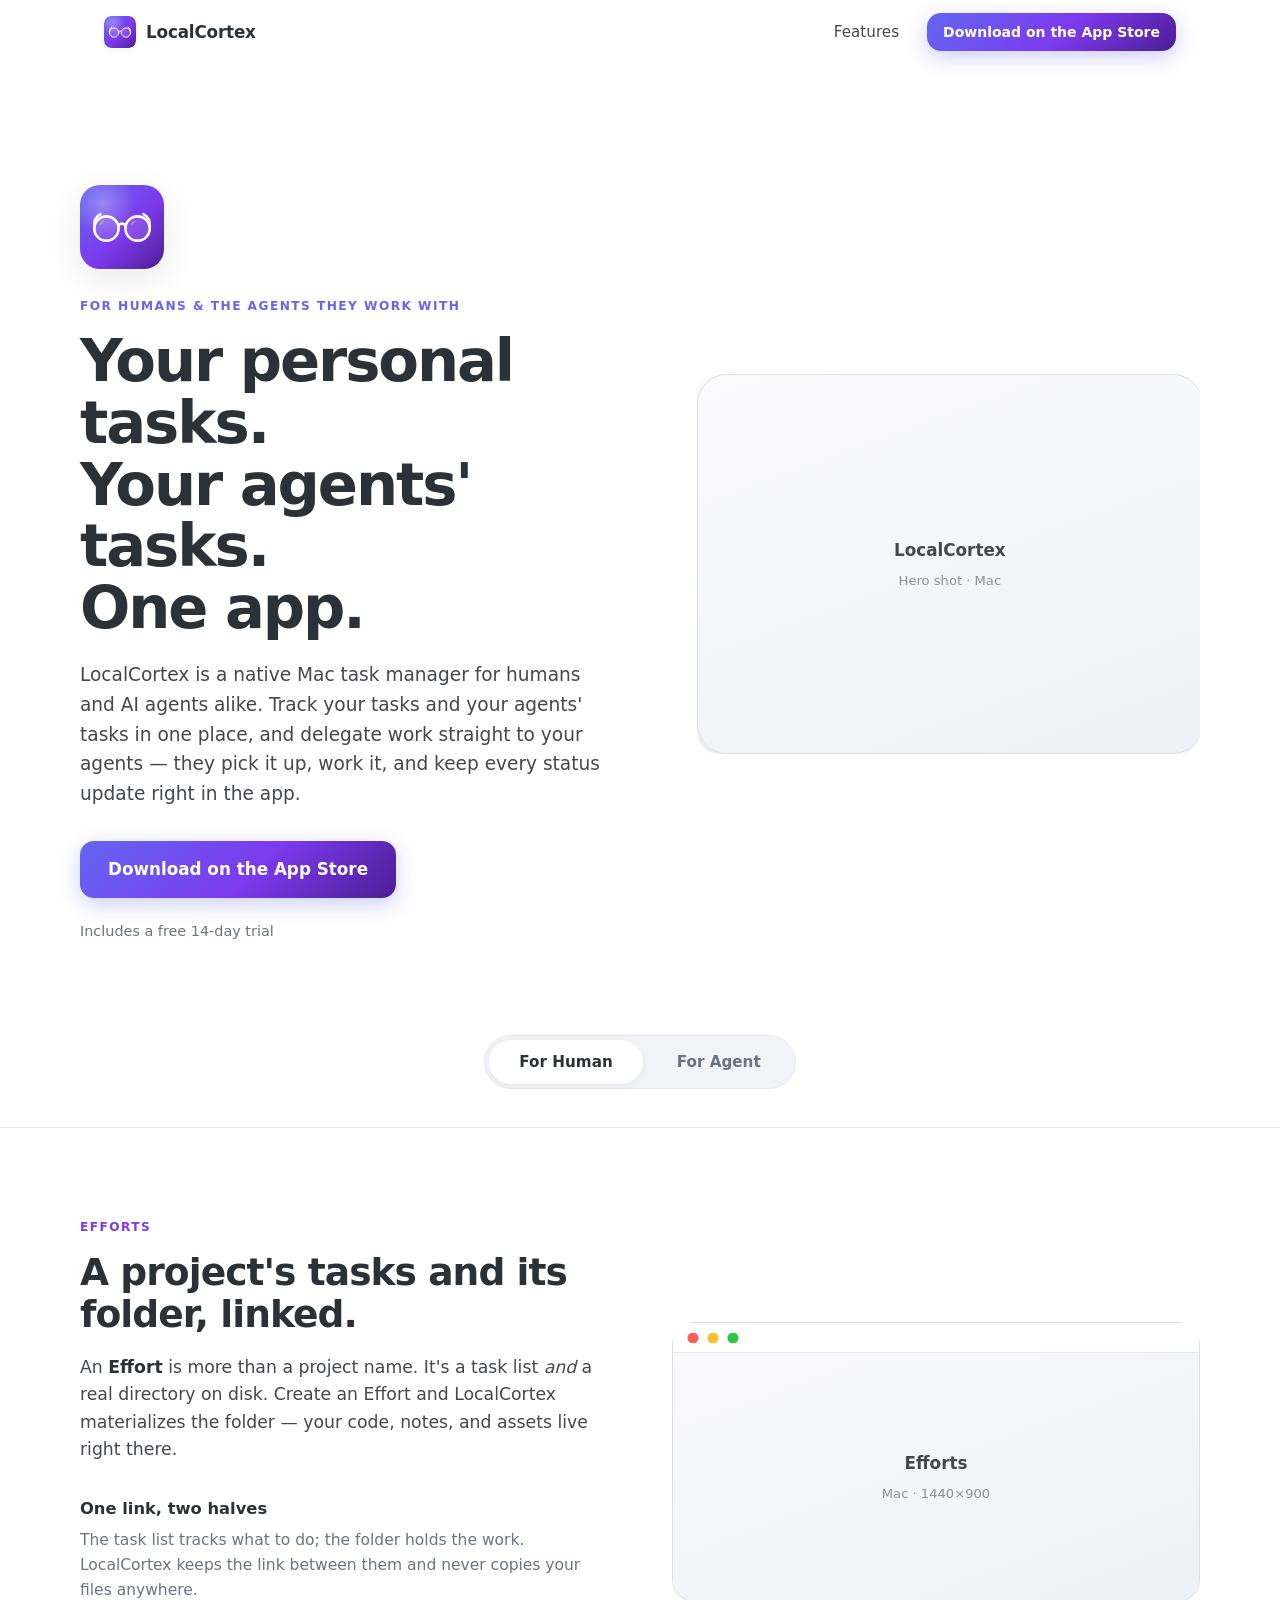
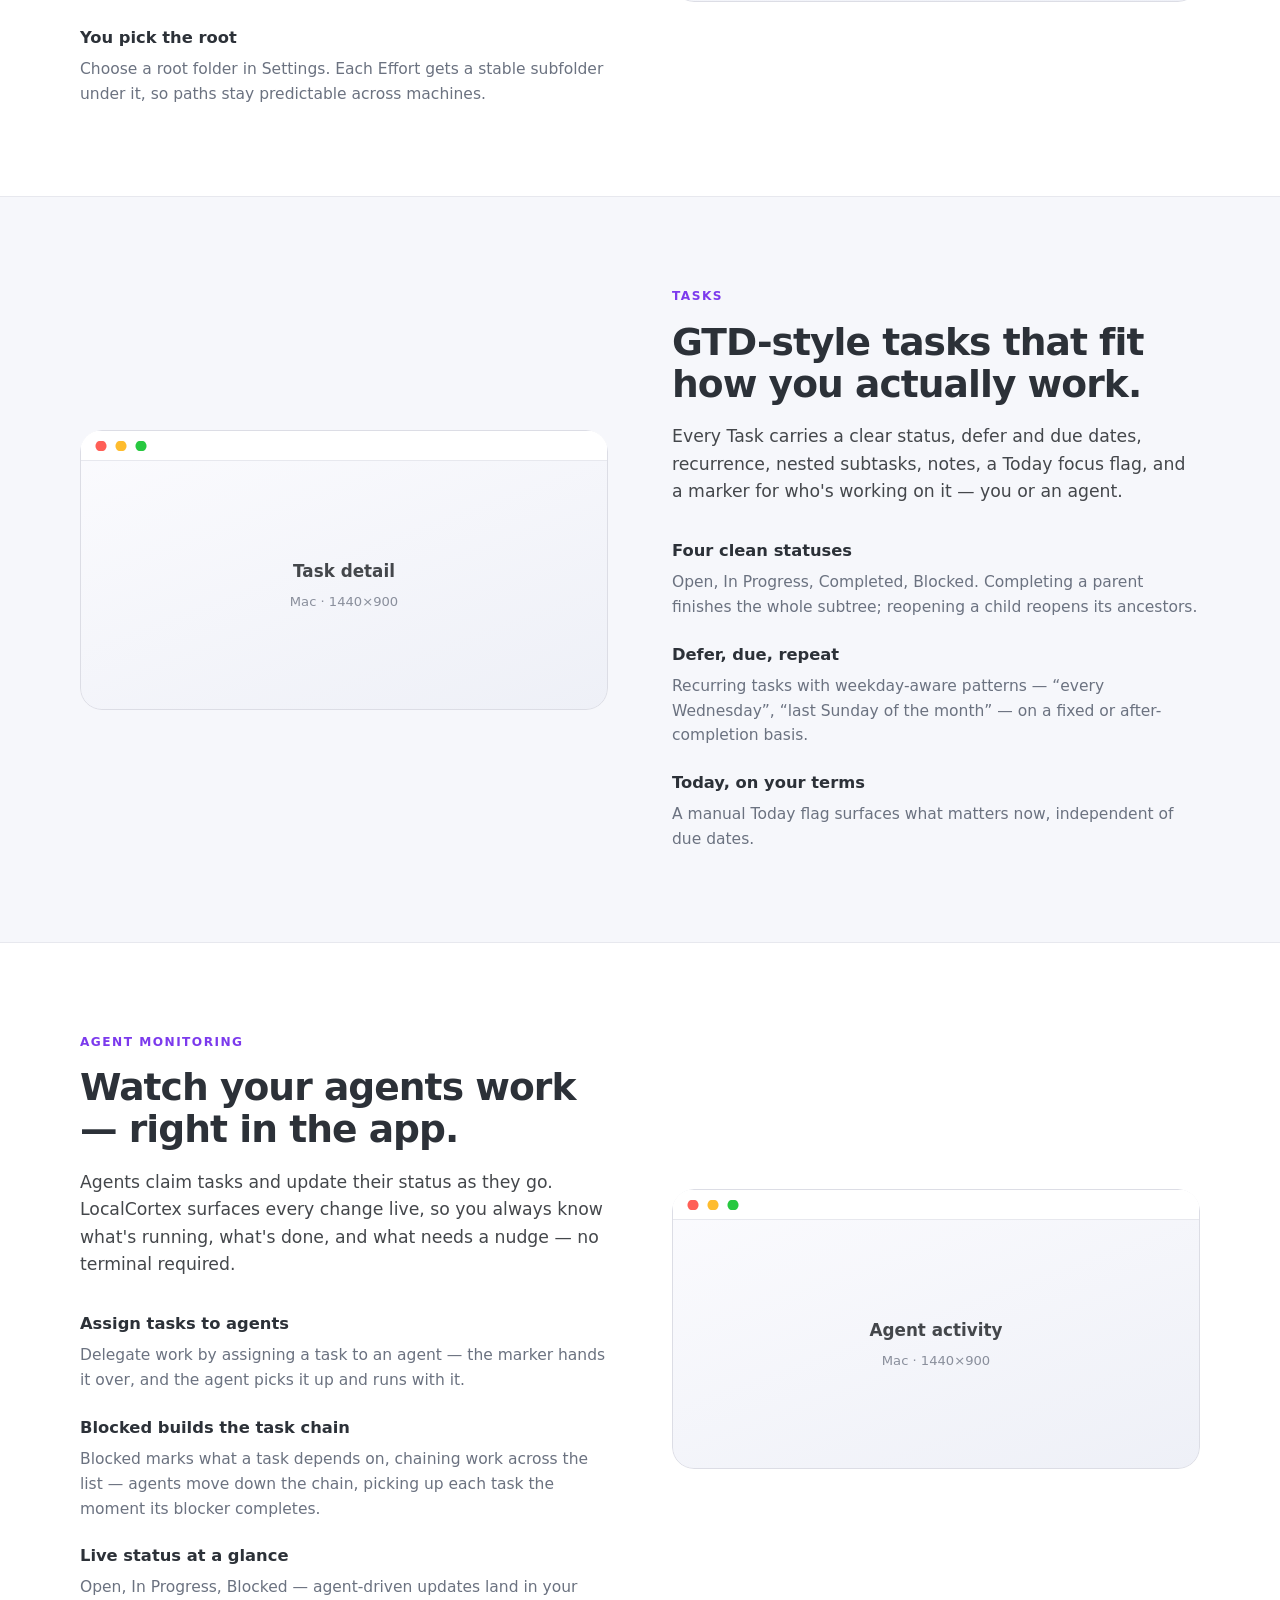
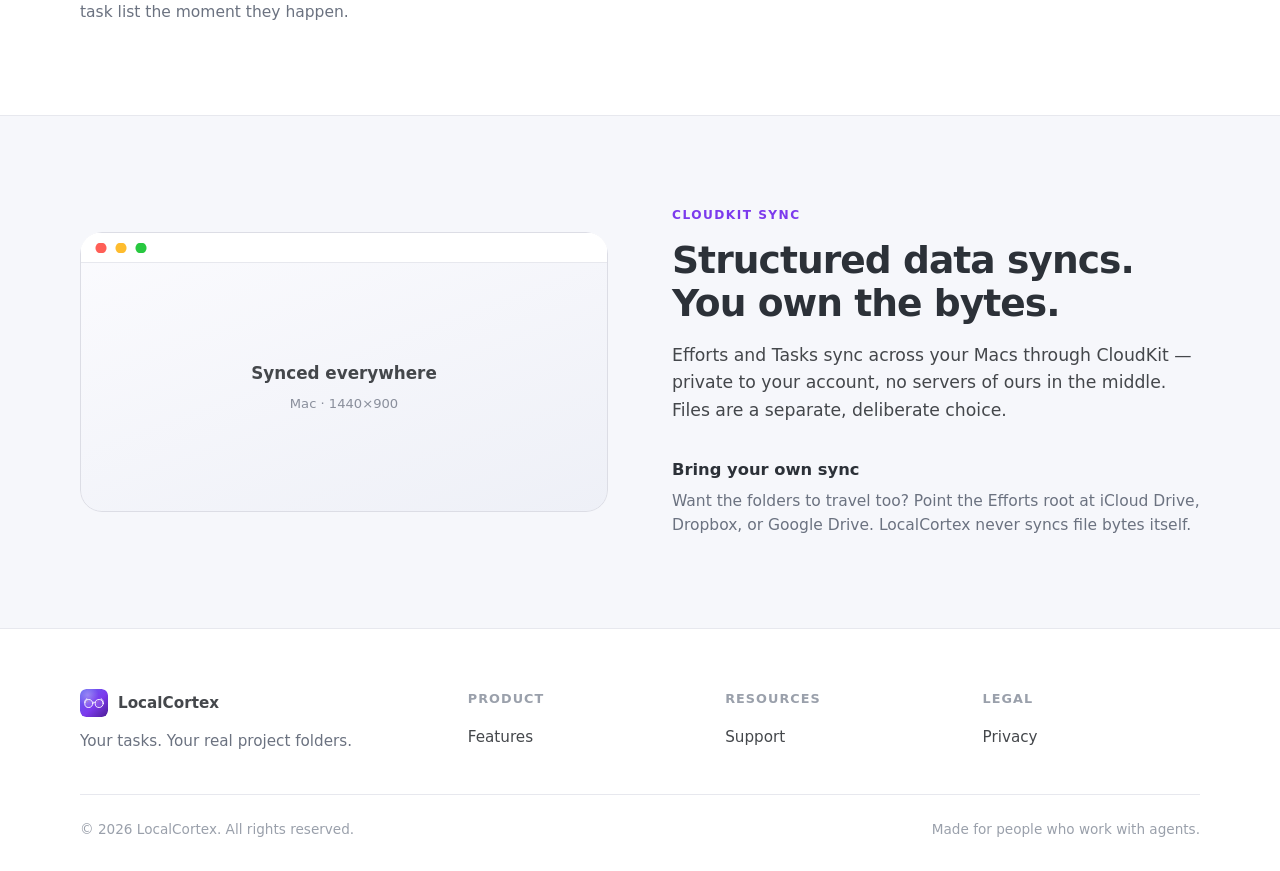
==== commit 0d8116ef: "Reframe agent monitoring: delegation, task chains, then live status" ====
--- a/index.html
+++ b/index.html
@@ -185,19 +185,20 @@
         </p>
         <div class="feature__points">
           <div class="point">
+            <h3>Assign tasks to agents</h3>
+            <p>Delegate work by assigning a task to an agent — the marker hands
+              it over, and the agent picks it up and runs with it.</p>
+          </div>
+          <div class="point">
+            <h3>Blocked builds the task chain</h3>
+            <p>Blocked marks what a task depends on, chaining work across the
+              list — agents move down the chain, picking up each task the
+              moment its blocker completes.</p>
+          </div>
+          <div class="point">
             <h3>Live status at a glance</h3>
             <p>Open, In Progress, Blocked — agent-driven updates land in your
               task list the moment they happen.</p>
-          </div>
-          <div class="point">
-            <h3>See who's on what</h3>
-            <p>Worker markers show whether a task is yours, an agent's, or
-              waiting to be claimed.</p>
-          </div>
-          <div class="point">
-            <h3>Catch stalls early</h3>
-            <p>Blocked tasks stand out immediately, so you can step in before
-              the whole Effort stalls.</p>
           </div>
         </div>
       </div>
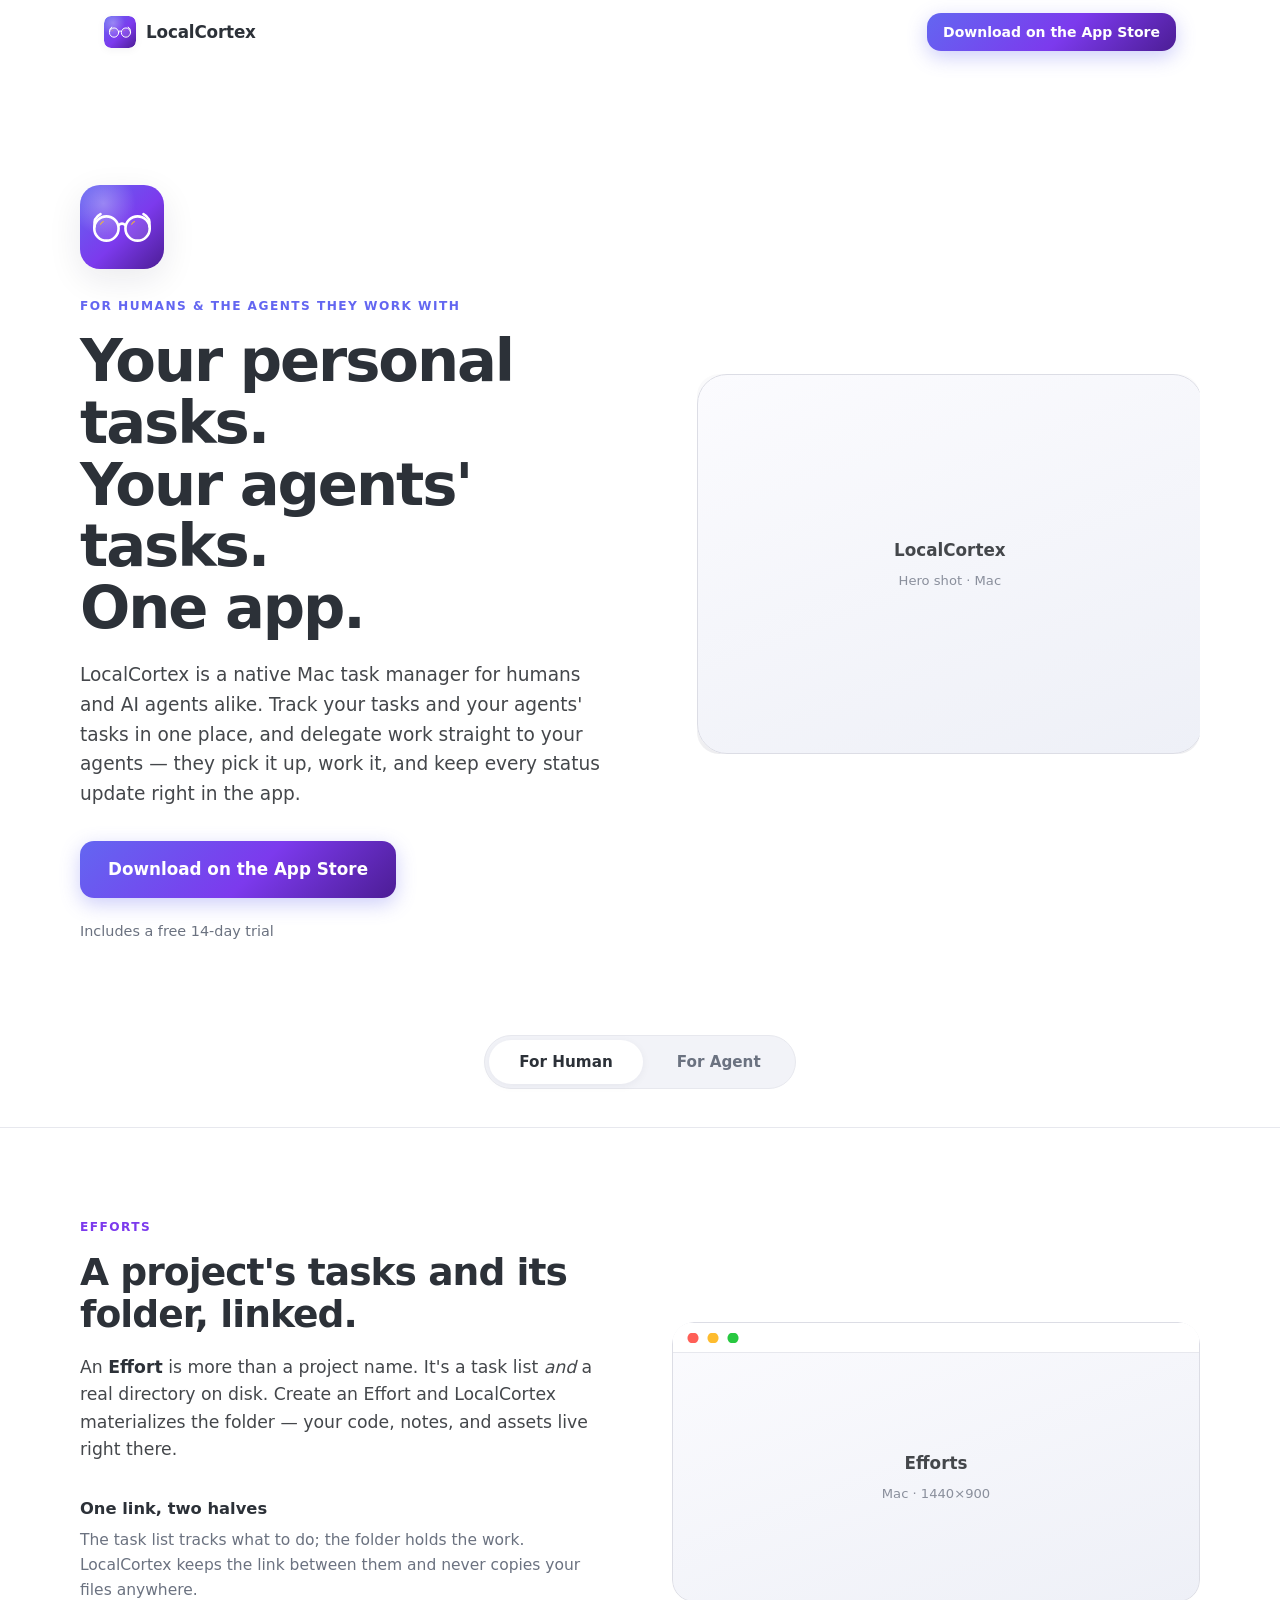
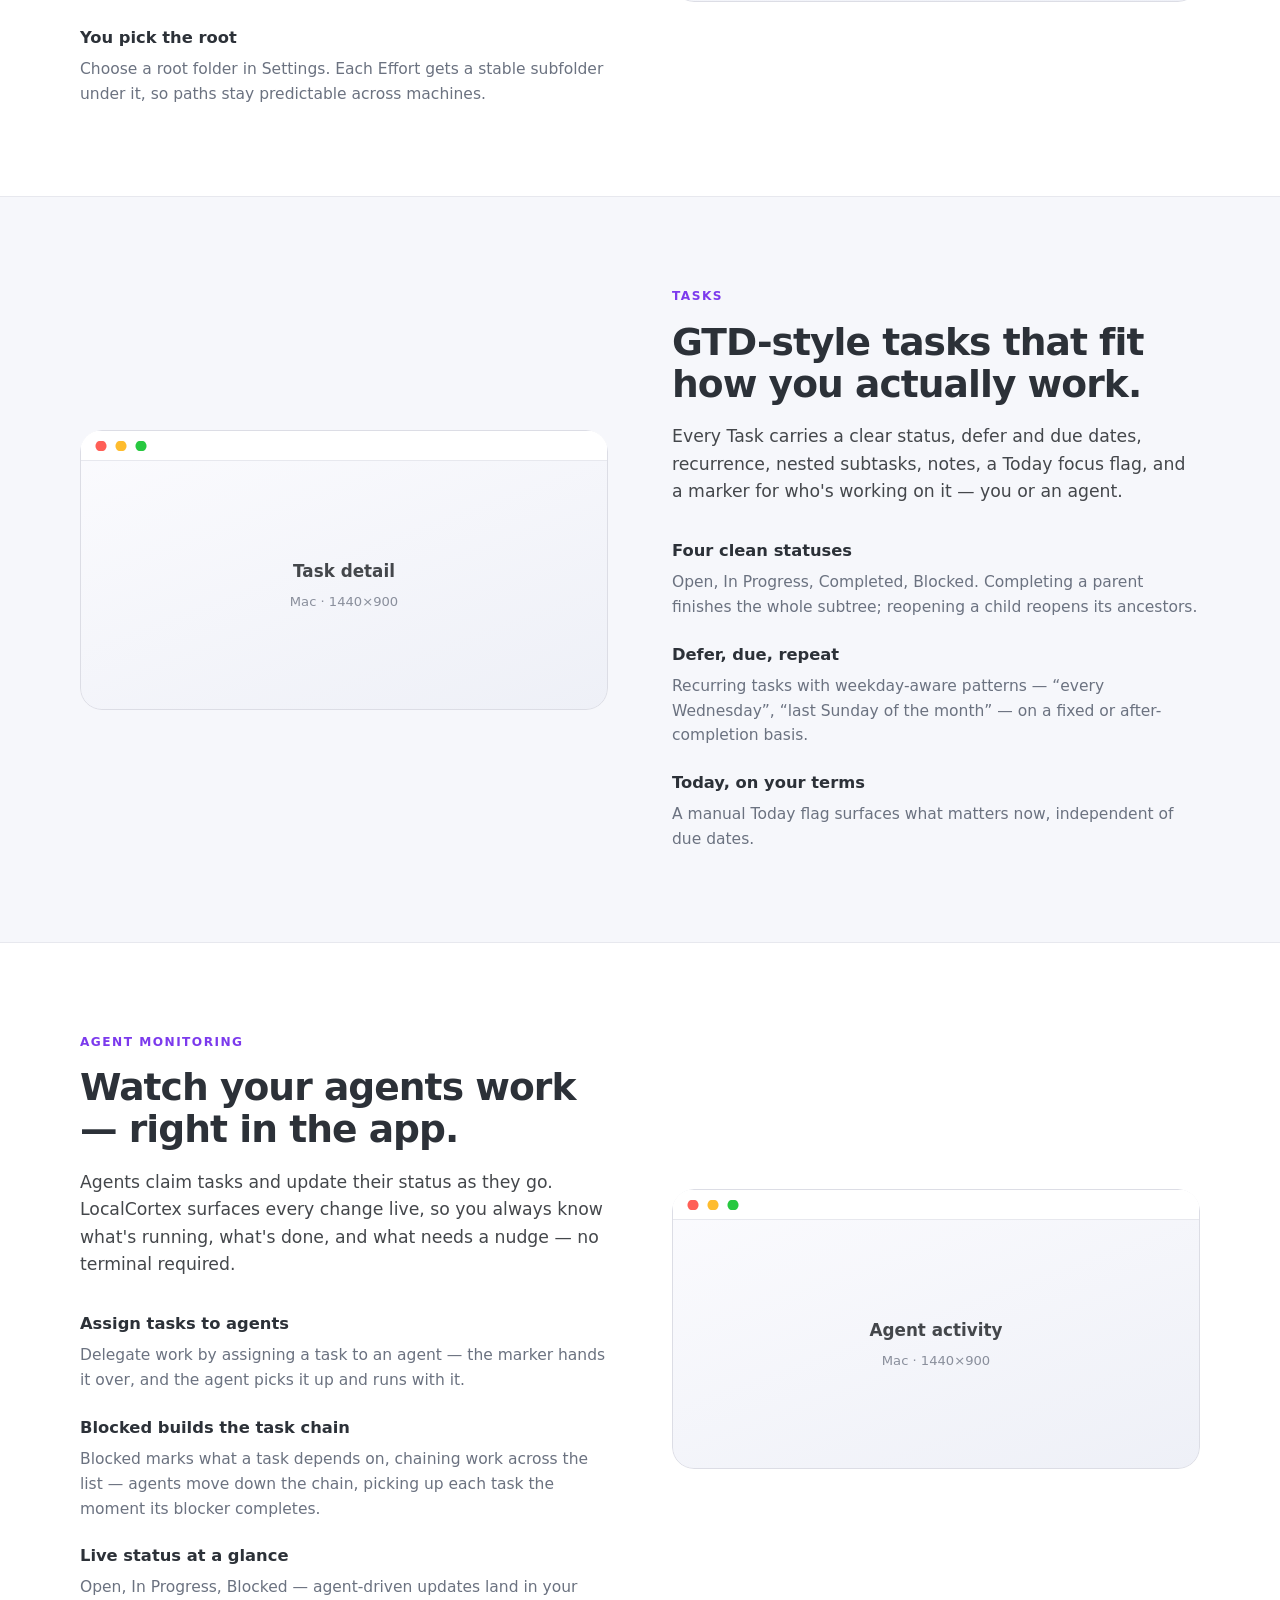
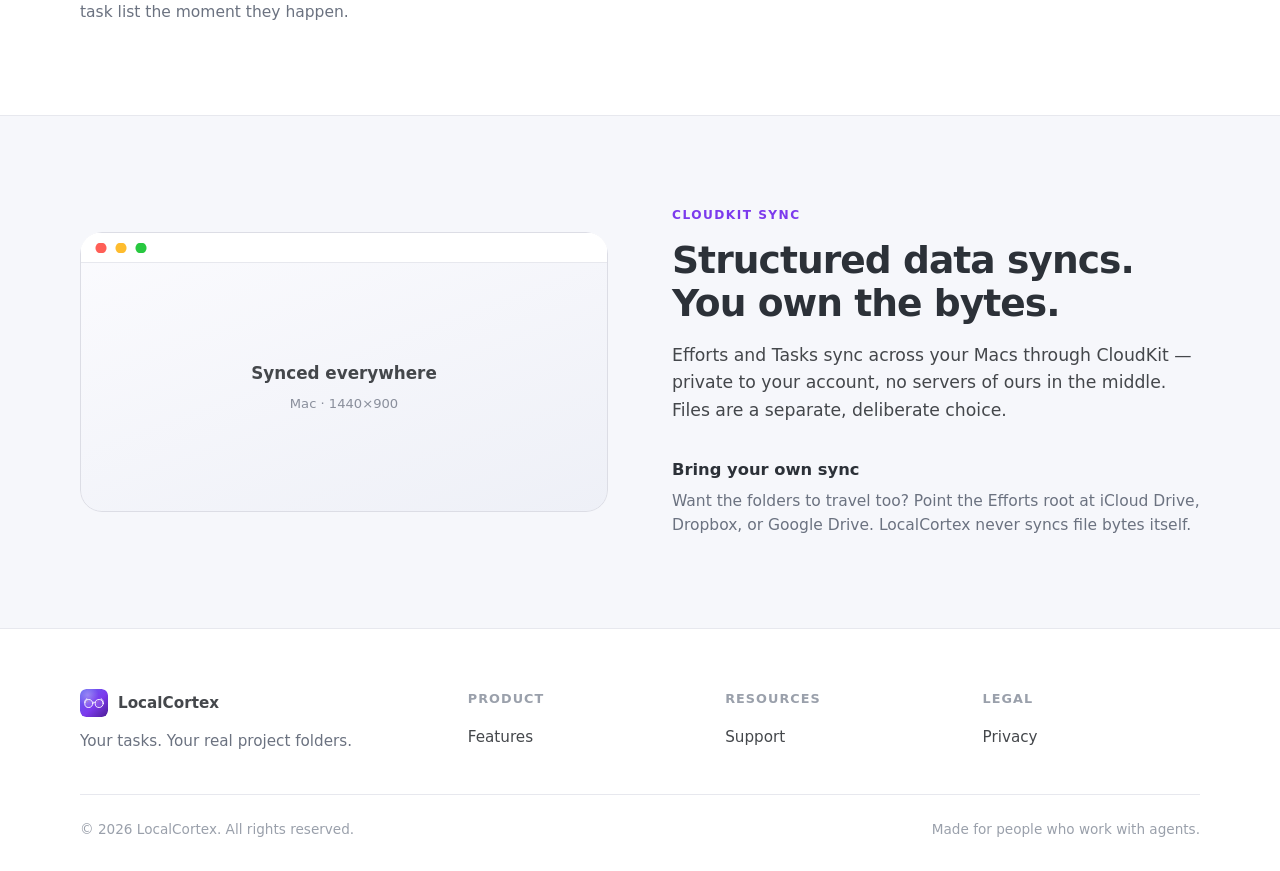
==== commit 024bb050: "Remove nav Features links and right-align the download button" ====
--- a/index.html
+++ b/index.html
@@ -18,7 +18,7 @@
   <link rel="apple-touch-icon" href="assets/icon.svg">
 
   <link rel="preconnect" href="https://fonts.googleapis.com">
-  <link rel="stylesheet" href="css/styles.css?v=7">
+  <link rel="stylesheet" href="css/styles.css?v=8">
 </head>
 <body>
 <a class="skip-link" href="#main">Skip to content</a>
@@ -33,10 +33,6 @@
       <span class="nav__wordmark">LocalCortex</span>
     </a>
 
-    <nav class="nav__links" aria-label="Primary">
-      <a href="#features">Features</a>
-    </nav>
-
     <a class="btn btn--primary btn--sm nav__cta"
        href="https://apps.apple.com/cn/app/localcortex/id6794754379" rel="noopener">Download on the App Store</a>
 
@@ -49,7 +45,6 @@
 
   <!-- Mobile menu -->
   <div class="nav__mobile" id="navMobile" hidden>
-    <a href="#features">Features</a>
     <a class="btn btn--primary" href="https://apps.apple.com/cn/app/localcortex/id6794754379" rel="noopener">Download on the App Store</a>
   </div>
 </header>
--- a/css/styles.css
+++ b/css/styles.css
@@ -182,7 +182,7 @@
 .nav__links a:hover { color: var(--text); }
 .nav__links a:hover::after { width: 100%; }
 
-.nav__cta { margin-left: 8px; }
+.nav__cta { margin-left: auto; }
 .nav__toggle { display: none; }
 
 .nav__mobile {
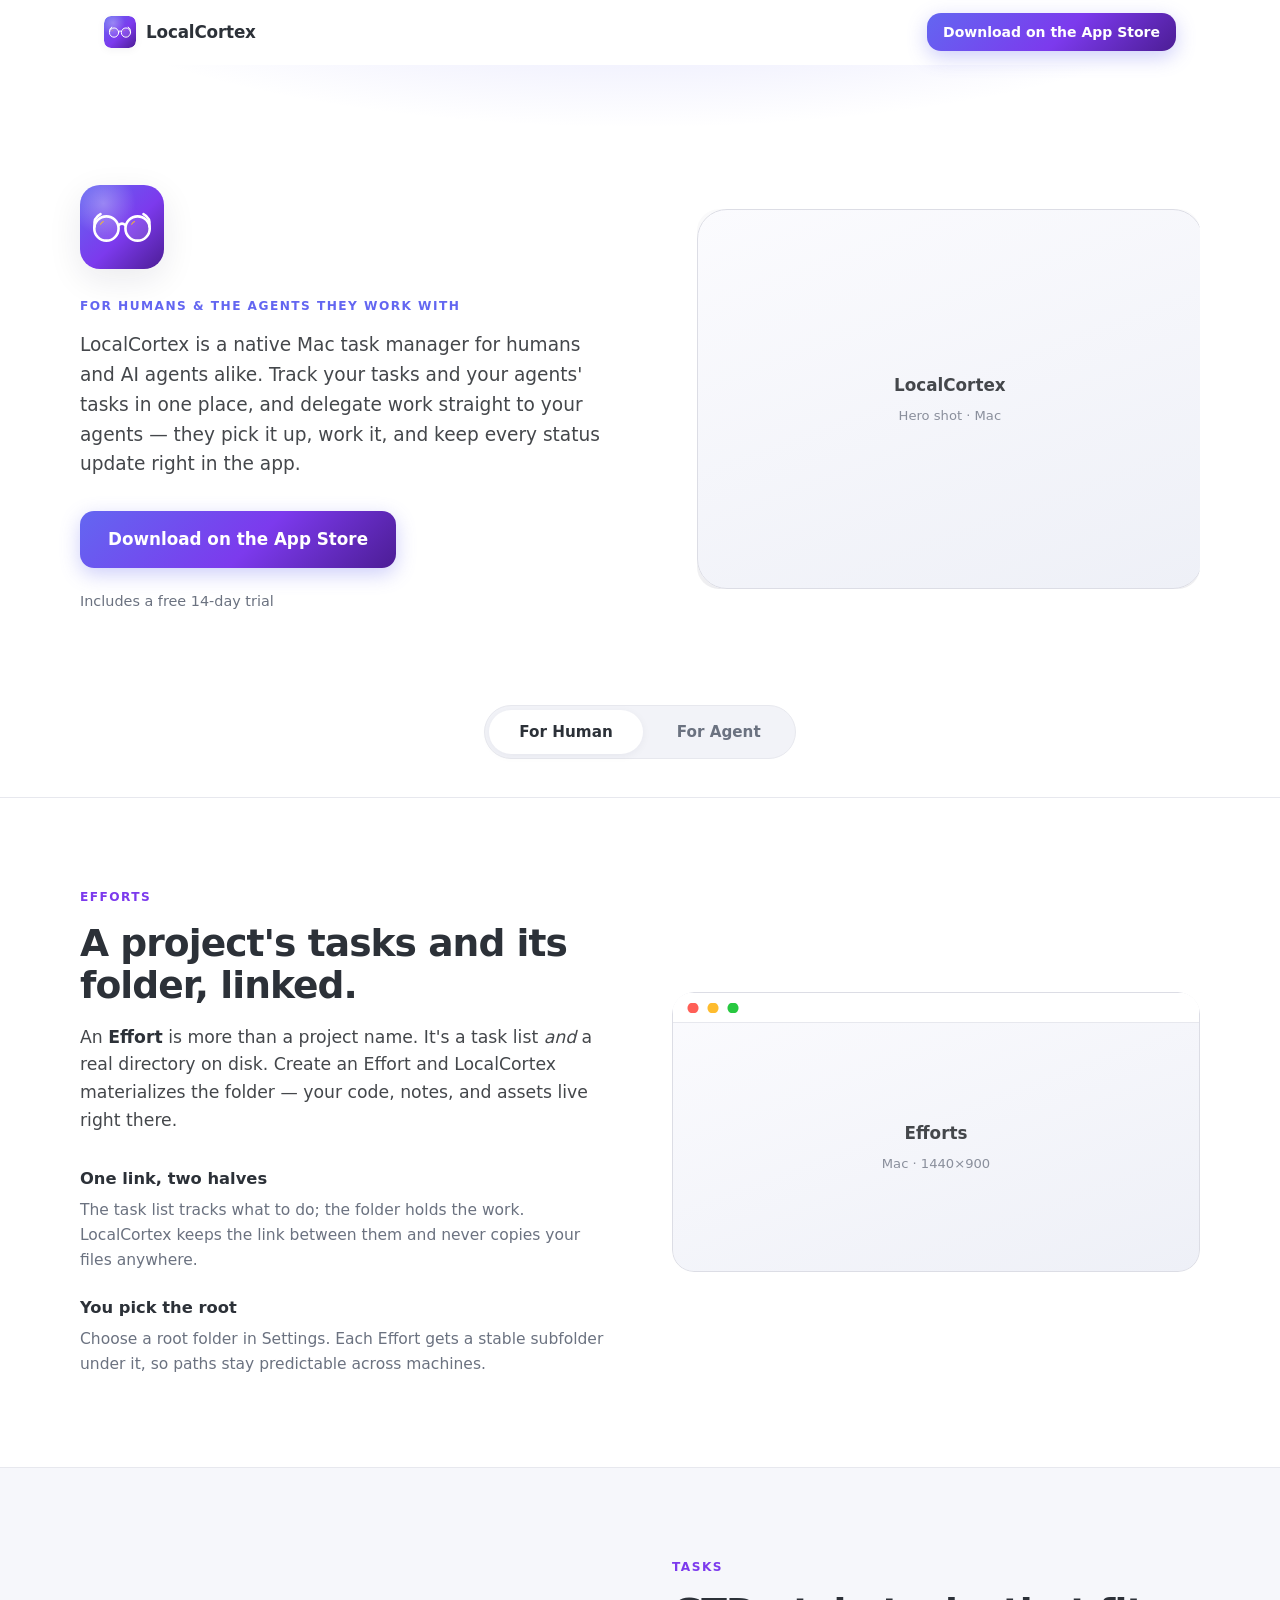
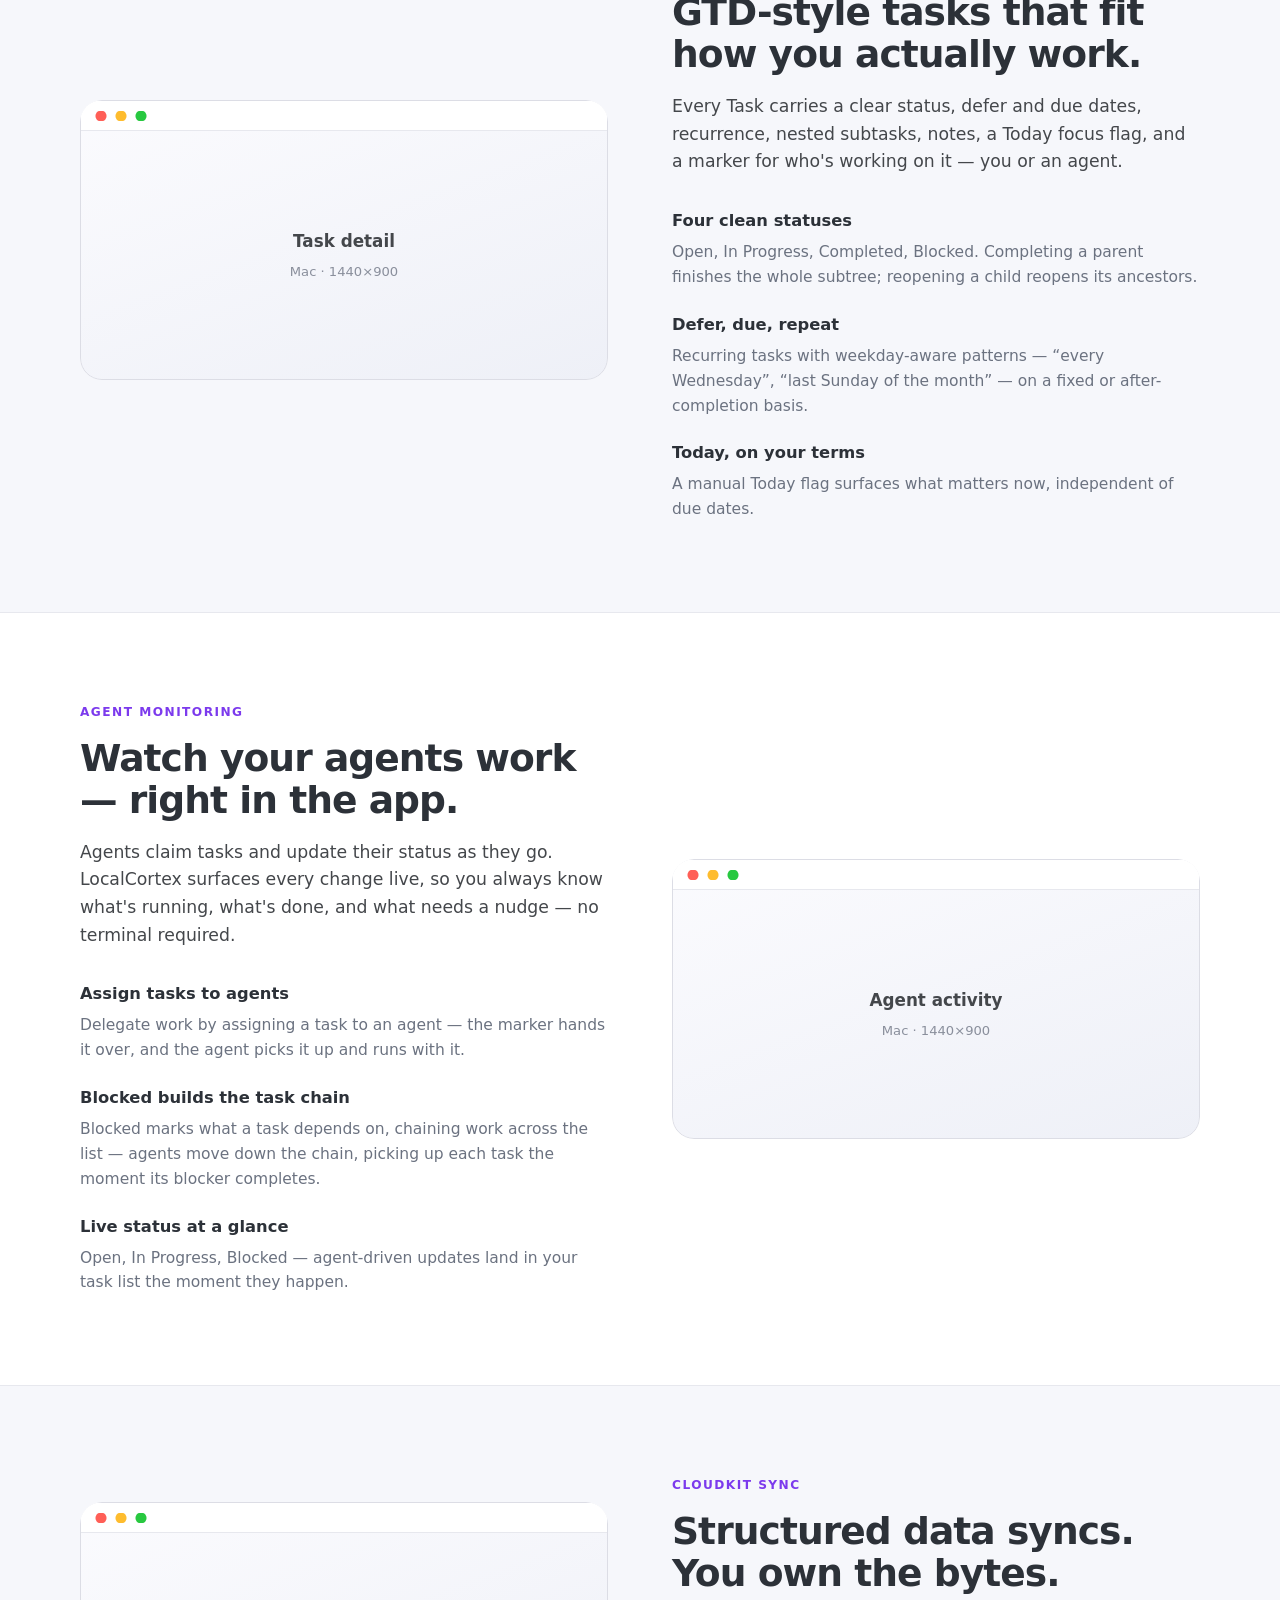
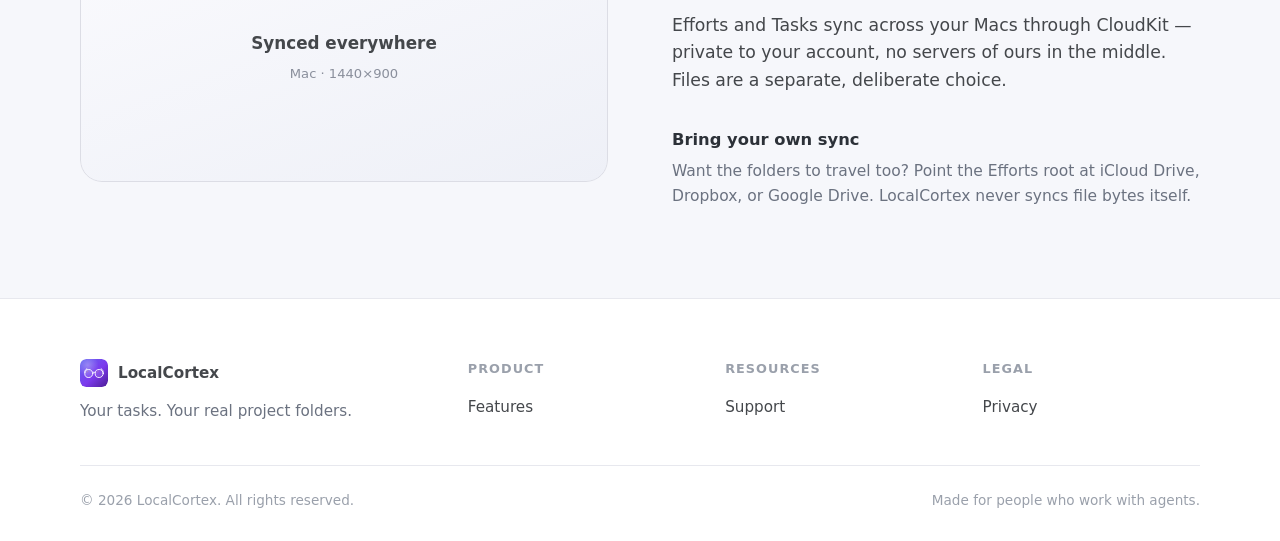
==== commit a636aca7: "Remove the hero headline" ====
--- a/index.html
+++ b/index.html
@@ -59,7 +59,6 @@
       <div class="hero__text">
         <img src="assets/icon.svg" alt="LocalCortex app icon" class="hero__icon" width="96" height="96">
         <p class="eyebrow eyebrow--accent">For humans &amp; the agents they work with</p>
-        <h1 class="hero__title">Your personal tasks.<br>Your agents' tasks.<br>One app.</h1>
         <p class="hero__sub">
           LocalCortex is a native Mac task manager for humans and AI agents
           alike. Track your tasks and your agents' tasks in one place, and
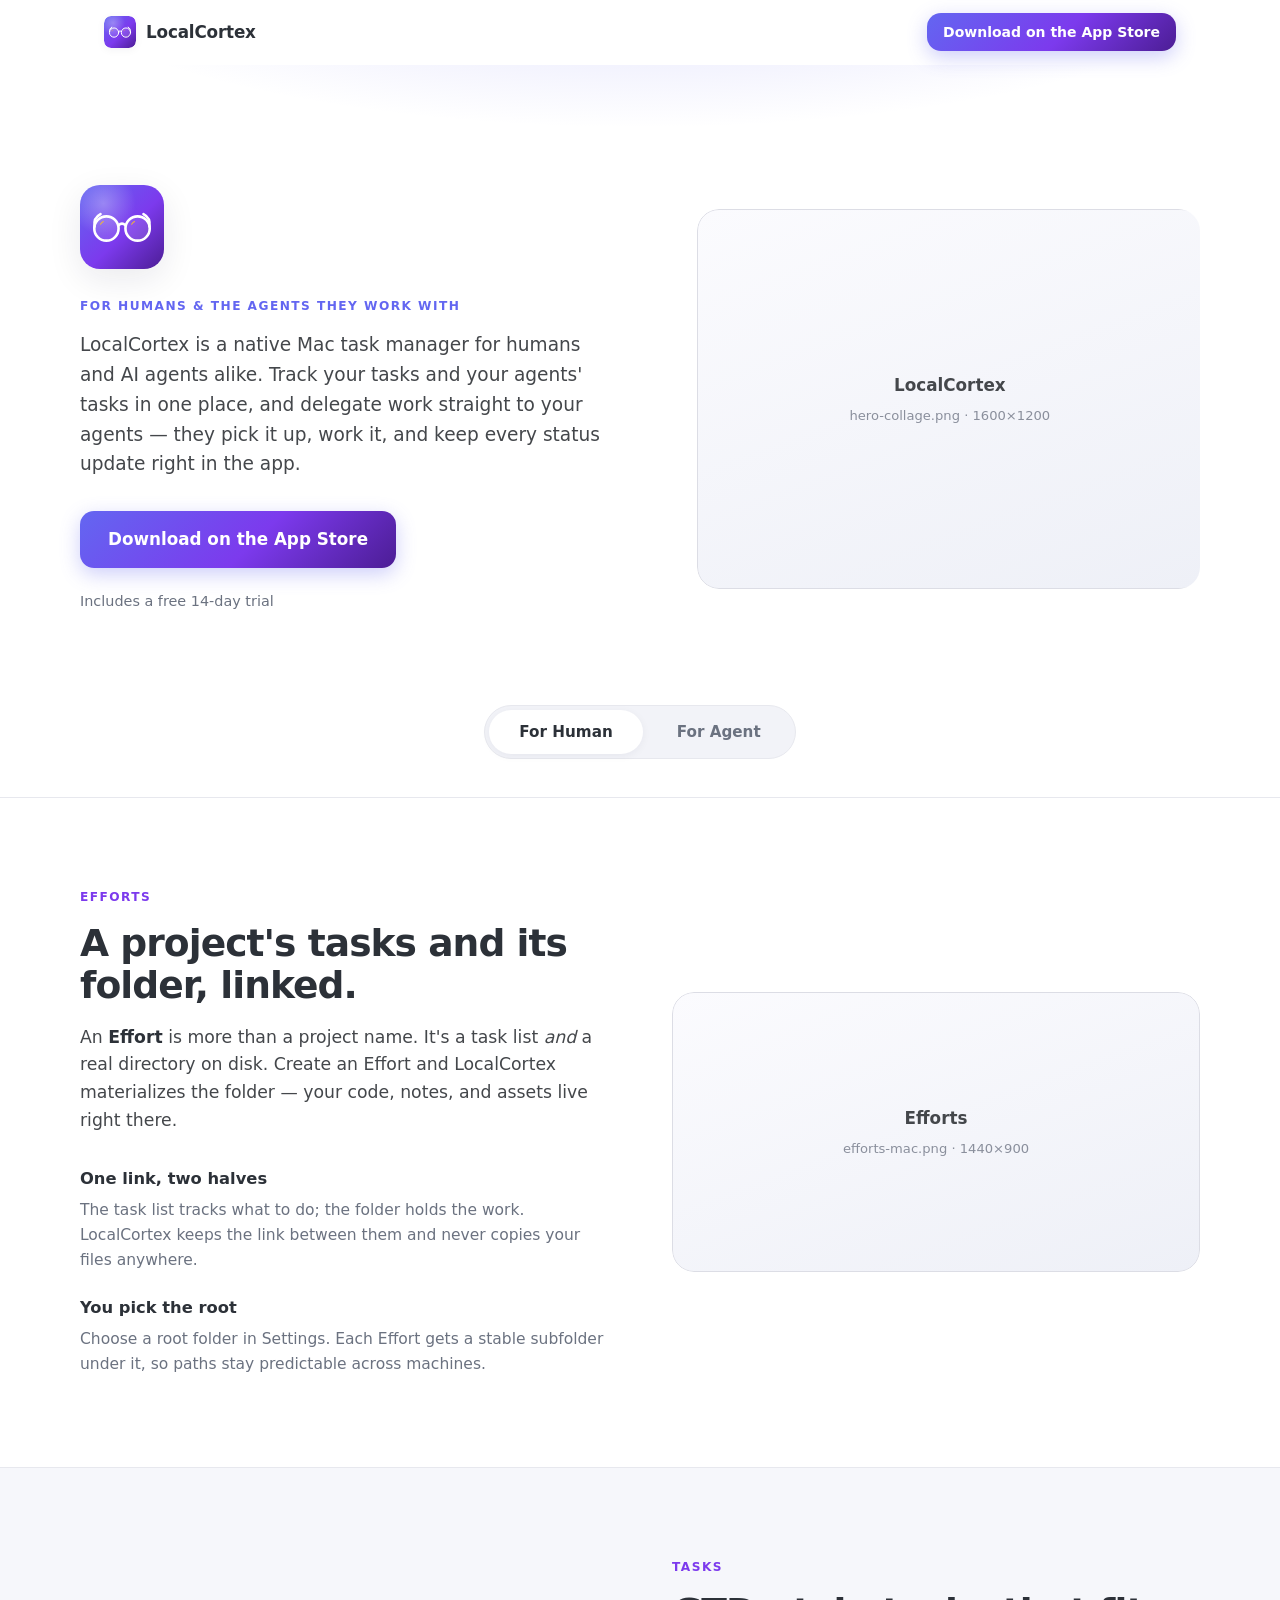
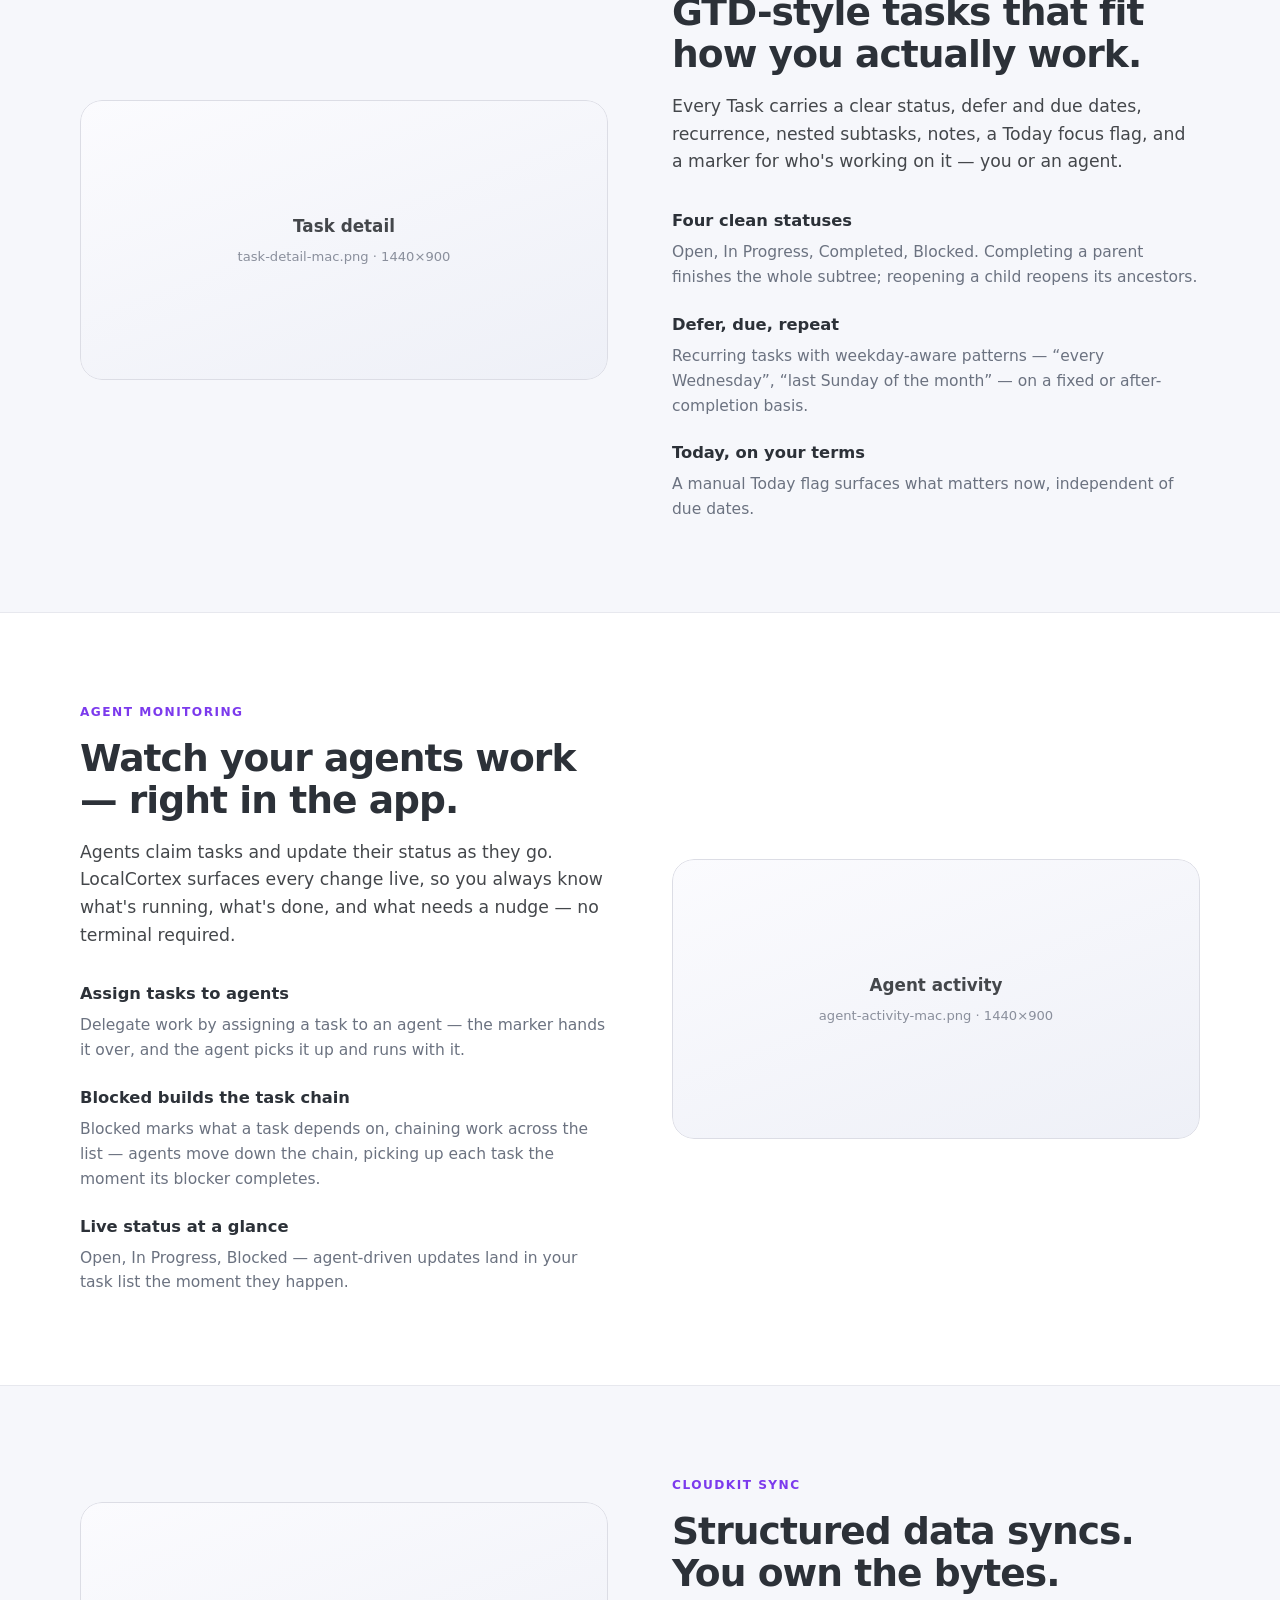
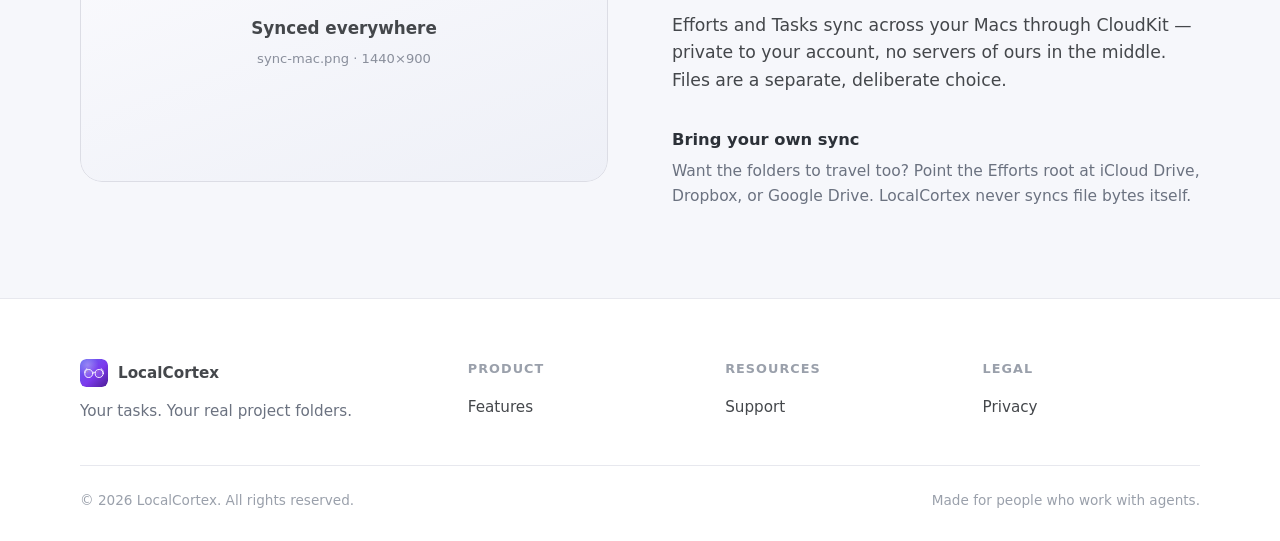
==== commit fa4f3b48: "Drop the device-bezel chrome and auto-embed screenshots by filename" ====
--- a/index.html
+++ b/index.html
@@ -71,11 +71,11 @@
         <p class="hero__meta">Includes a free 14-day trial</p>
       </div>
 
-      <!-- Hero visual drop-zone (Mac screenshot). See assets/screenshots/README.md -->
-      <figure class="hero__visual shot shot--hero" data-caption="LocalCortex for Mac">
+      <!-- Screenshot slot: drop assets/screenshots/hero-collage.png in and it appears. See assets/screenshots/README.md -->
+      <figure class="hero__visual shot" data-shot="hero-collage" data-caption="LocalCortex for Mac">
         <div class="shot__placeholder shot__placeholder--collage">
           <span class="shot__label">LocalCortex</span>
-          <span class="shot__hint">Hero shot · Mac</span>
+          <span class="shot__hint">hero-collage.png · 1600×1200</span>
         </div>
       </figure>
     </div>
@@ -119,10 +119,10 @@
         </div>
       </div>
 
-      <figure class="feature__visual shot shot--mac" data-caption="Efforts — Mac">
+      <figure class="feature__visual shot" data-shot="efforts-mac" data-caption="Efforts — Mac">
         <div class="shot__placeholder">
           <span class="shot__label">Efforts</span>
-          <span class="shot__hint">Mac · 1440×900</span>
+          <span class="shot__hint">efforts-mac.png · 1440×900</span>
         </div>
       </figure>
     </div>
@@ -131,10 +131,10 @@
   <!-- Tasks -->
   <section class="feature feature--alt" id="tasks" aria-labelledby="tasks-title">
     <div class="feature__inner">
-      <figure class="feature__visual shot shot--mac" data-caption="Task detail — Mac">
+      <figure class="feature__visual shot" data-shot="task-detail-mac" data-caption="Task detail — Mac">
         <div class="shot__placeholder">
           <span class="shot__label">Task detail</span>
-          <span class="shot__hint">Mac · 1440×900</span>
+          <span class="shot__hint">task-detail-mac.png · 1440×900</span>
         </div>
       </figure>
 
@@ -197,10 +197,10 @@
         </div>
       </div>
 
-      <figure class="feature__visual shot shot--mac" data-caption="Agent activity — Mac">
+      <figure class="feature__visual shot" data-shot="agent-activity-mac" data-caption="Agent activity — Mac">
         <div class="shot__placeholder">
           <span class="shot__label">Agent activity</span>
-          <span class="shot__hint">Mac · 1440×900</span>
+          <span class="shot__hint">agent-activity-mac.png · 1440×900</span>
         </div>
       </figure>
     </div>
@@ -209,10 +209,10 @@
   <!-- Sync -->
   <section class="feature feature--alt" id="sync" aria-labelledby="sync-title">
     <div class="feature__inner">
-      <figure class="feature__visual shot shot--mac" data-caption="Sync across your Macs">
+      <figure class="feature__visual shot" data-shot="sync-mac" data-caption="Sync across your Macs">
         <div class="shot__placeholder">
           <span class="shot__label">Synced everywhere</span>
-          <span class="shot__hint">Mac · 1440×900</span>
+          <span class="shot__hint">sync-mac.png · 1440×900</span>
         </div>
       </figure>
 
@@ -247,31 +247,27 @@
         <p class="eyebrow">Agent surface</p>
         <h2 class="feature__title" id="agent-title">Your agents can read your tasks and find your files.</h2>
         <p class="feature__lede">
-          LocalCortex exposes a first-class automation surface on macOS. Claude Code,
-          Codex, and other agents can list and update your tasks, claim work, and
-          resolve an Effort's folder path — then use their own tools to read and edit
-          your project. <strong>File bytes never cross the boundary.</strong>
+          LocalCortex exposes a first-class automation surface on macOS — a
+          twelve-command AppleScript/JXA suite. Claude Code, Codex, and other
+          agents can read and update your tasks, claim work, resolve an Effort's
+          folder path, and manage the agent roster itself — then use their own
+          tools to read and edit your project.
         </p>
 
         <ul class="tool-grid" aria-label="Agent tools">
-          <li><code>efforts_list</code><span>List all Efforts</span></li>
-          <li><code>tasks_list</code><span>Summaries per Effort</span></li>
-          <li><code>tasks_get</code><span>Full task detail</span></li>
-          <li><code>files_path</code><span>Resolve a folder path</span></li>
-          <li><code>tasks_create</code><span>Add a task</span></li>
-          <li><code>tasks_update</code><span>Patch fields, claim work</span></li>
-          <li><code>tasks_complete</code><span>Finish or reopen</span></li>
+          <li><code>listEfforts</code><span>List all Efforts</span></li>
+          <li><code>listTasks</code><span>Task summaries per Effort</span></li>
+          <li><code>getTask</code><span>Full task detail</span></li>
+          <li><code>workspacePath</code><span>Resolve a folder path</span></li>
+          <li><code>createTask</code><span>Add a task or subtask</span></li>
+          <li><code>updateTask</code><span>Patch fields, claim work</span></li>
+          <li><code>completeTask</code><span>Finish or reopen</span></li>
+          <li><code>listTemplates</code><span>Read task templates</span></li>
+          <li><code>listAgents</code><span>List agent definitions</span></li>
+          <li><code>createAgent</code><span>Define an agent</span></li>
+          <li><code>updateAgent</code><span>Tune an agent</span></li>
+          <li><code>deleteAgent</code><span>Remove an agent</span></li>
         </ul>
-
-        <div class="feature__points">
-          <div class="point">
-            <h3>One surface, full parity</h3>
-            <p>An always-on <strong>JXA Automation</strong> surface (AppleScript /
-              JavaScript for Automation) drives the same store the UI uses, so there's
-              a single writer by construction — every agent command and every click lands
-              in one consistent state.</p>
-          </div>
-        </div>
       </div>
 
       <figure class="feature__visual shot shot--code" data-caption="Agent surface — terminal">
@@ -279,12 +275,19 @@
 <pre><span class="c"># List efforts from the shell via JXA</span>
 osascript -l JavaScript <span class="s">-e</span> \
   <span class="s">'const a=Application("LocalCortex");</span>
-<span class="s">   a.listEfforts()'</span>
+<span class="s">   JSON.parse(a.listEfforts())'</span>
 
 <span class="c"># Create a task in an Effort</span>
 osascript -l JavaScript <span class="s">-e</span> \
   <span class="s">'const a=Application("LocalCortex");</span>
-<span class="s">   a.createTask("Ship the brief", {effort:"August Launch"})'</span></pre>
+<span class="s">   JSON.parse(a.createTask({inEffort:effortId,</span>
+<span class="s">     withName:"Ship the brief"}))'</span>
+
+<span class="c"># Claim a task for a defined agent</span>
+osascript -l JavaScript <span class="s">-e</span> \
+  <span class="s">'const a=Application("LocalCortex");</span>
+<span class="s">   JSON.parse(a.updateTask(taskId,</span>
+<span class="s">     {worker:"agent", agentId:agentId}))'</span></pre>
         </div>
       </figure>
     </div>
@@ -293,10 +296,10 @@
   <!-- Agent plugins -->
   <section class="feature feature--alt" id="plugins" aria-labelledby="plugins-title">
     <div class="feature__inner">
-      <figure class="feature__visual shot shot--mac" data-caption="Agent plugins — Mac">
+      <figure class="feature__visual shot" data-shot="agent-plugins-mac" data-caption="Agent plugins — Mac">
         <div class="shot__placeholder">
           <span class="shot__label">Agent plugins</span>
-          <span class="shot__hint">Mac · 1440×900</span>
+          <span class="shot__hint">agent-plugins-mac.png · 1440×900</span>
         </div>
       </figure>
 
--- a/css/styles.css
+++ b/css/styles.css
@@ -299,7 +299,7 @@
 .tool-grid span { font-size: .8rem; color: var(--text-muted); }
 
 /* =================================================================
-   SHOTS — device-framed screenshot placeholders
+   SHOTS — screenshot slots (placeholder until the PNG is dropped in)
    ================================================================= */
 .shot {
   border-radius: var(--r-lg);
@@ -317,37 +317,15 @@
 .shot__label { font-weight: 700; font-size: 1.05rem; color: var(--text-soft); }
 .shot__hint { font-size: .82rem; }
 
-/* Mac window chrome */
-.shot--mac .shot__placeholder {
-  border-radius: var(--r-lg);
-  box-shadow: var(--shadow-lg);
-  position: relative;
-  padding-top: 30px;
-}
-.shot--mac .shot__placeholder::before {
-  content: ""; position: absolute; top: 0; left: 0; right: 0; height: 30px;
-  background: linear-gradient(var(--bg-elevated), var(--bg-elevated));
-  border-bottom: 1px solid var(--border);
-}
-.shot--mac .shot__placeholder::after {
-  /* traffic lights */
-  content: ""; position: absolute; top: 10px; left: 14px;
-  width: 52px; height: 10px;
-  background-image:
-    radial-gradient(circle at 6px 5px, #ff5f57 5px, transparent 6px),
-    radial-gradient(circle at 26px 5px, #febc2e 5px, transparent 6px),
-    radial-gradient(circle at 46px 5px, #28c840 5px, transparent 6px);
-}
-@media (prefers-color-scheme: dark) {
-  .shot--mac .shot__placeholder::before { background: #1c1c22; }
-}
-
-/* Hero collage */
-.shot--hero { padding: 0; }
-.shot--hero .shot__placeholder--collage {
+/* Embedded screenshot: plain image, no device chrome */
+.shot img {
+  display: block;
+  width: 100%; height: auto;
+}
+
+/* Hero collage placeholder */
+.shot__placeholder--collage {
   min-height: 380px; aspect-ratio: 4 / 3;
-  border-radius: var(--r-xl);
-  box-shadow: var(--shadow-lg);
 }
 
 /* Code panel */
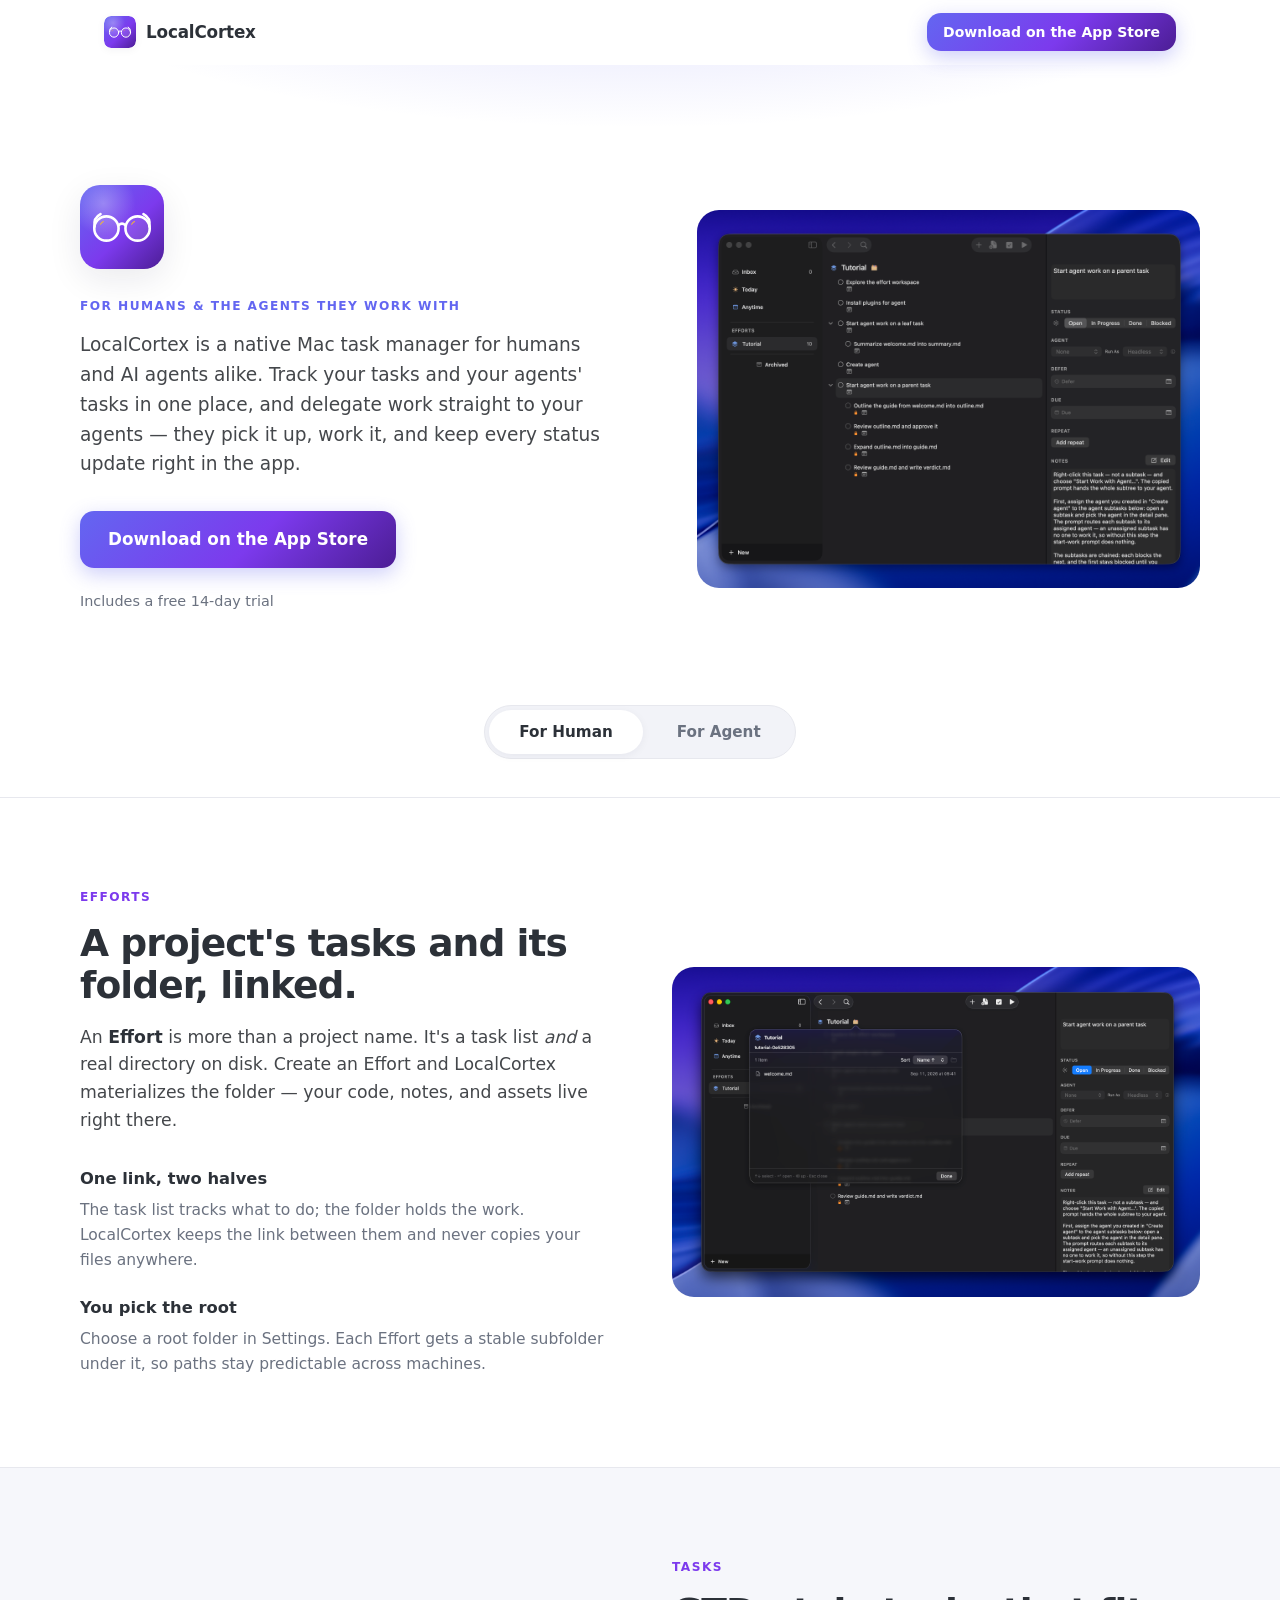
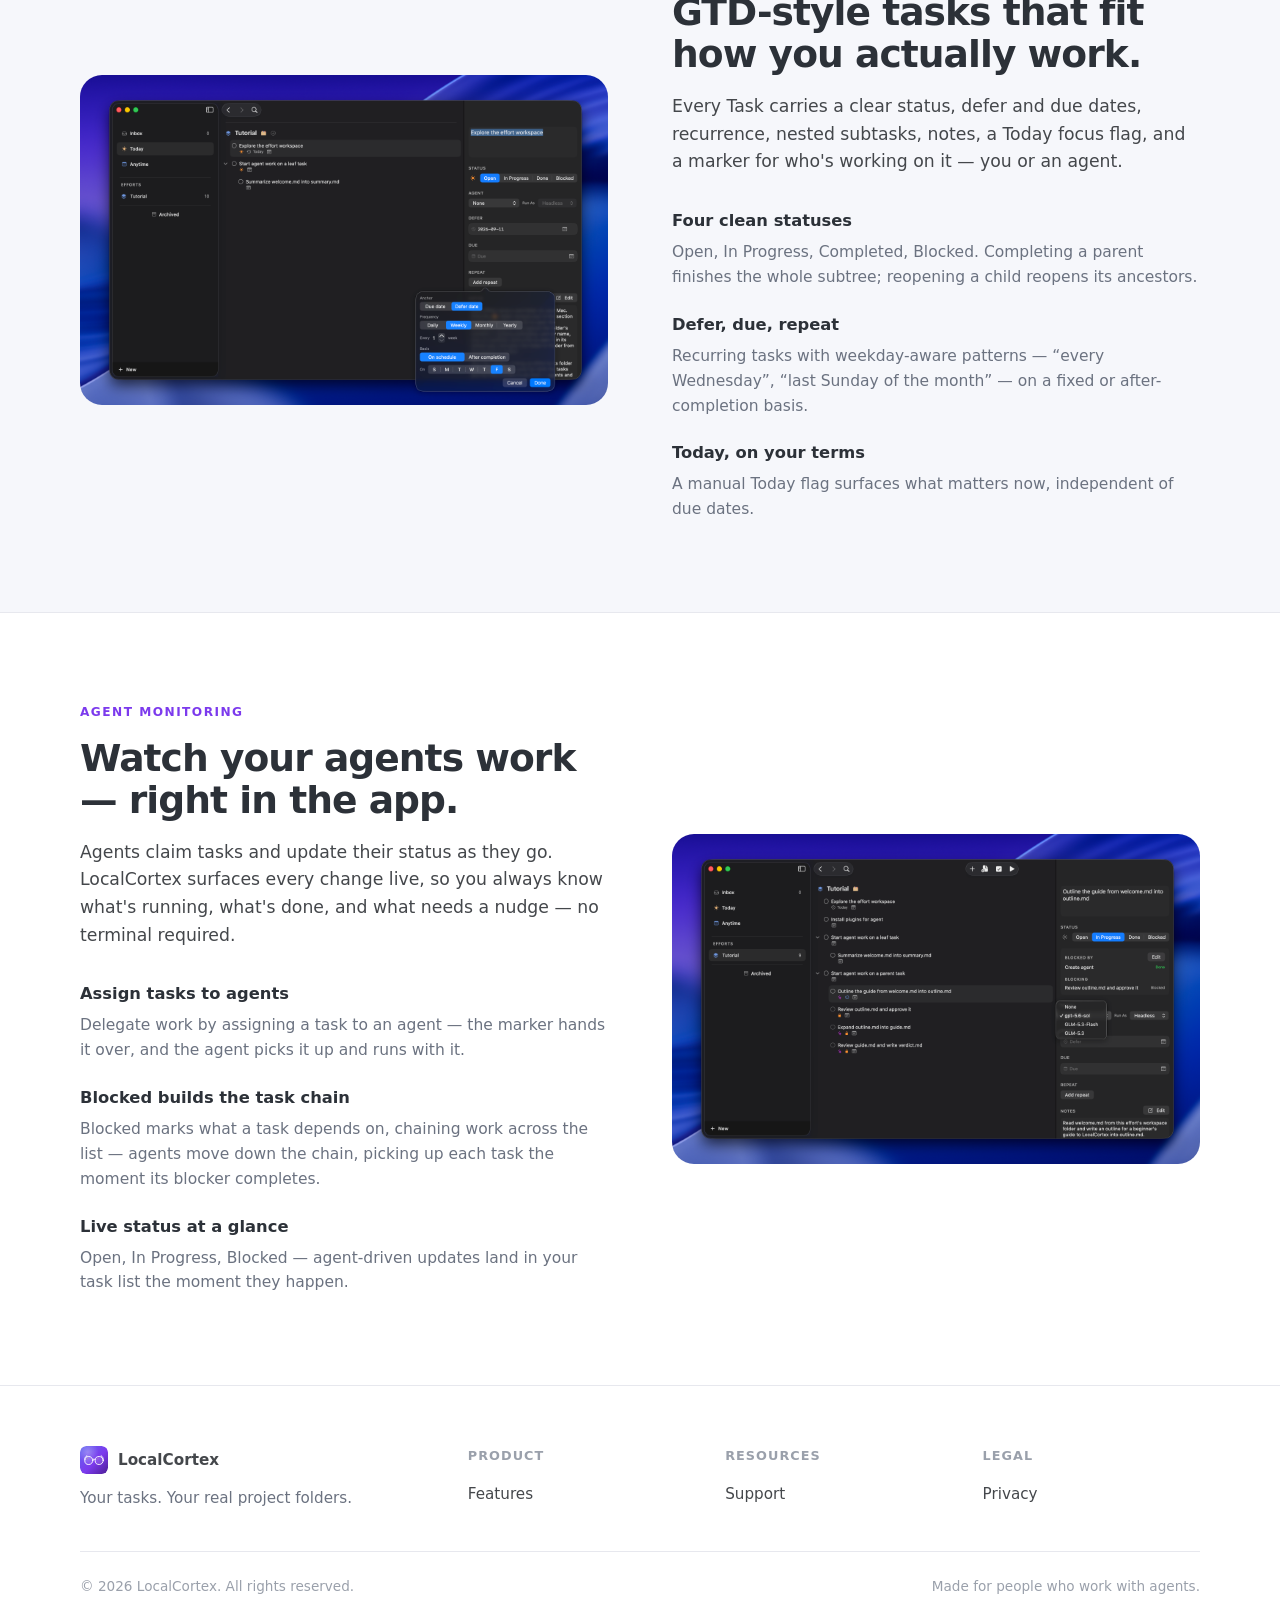
==== commit 63abc463: "Remove the CloudKit sync section" ====
--- a/index.html
+++ b/index.html
@@ -207,34 +207,6 @@
   </section>
 
   <!-- Sync -->
-  <section class="feature feature--alt" id="sync" aria-labelledby="sync-title">
-    <div class="feature__inner">
-      <figure class="feature__visual shot" data-shot="sync-mac" data-caption="Sync across your Macs">
-        <div class="shot__placeholder">
-          <span class="shot__label">Synced everywhere</span>
-          <span class="shot__hint">sync-mac.png · 1440×900</span>
-        </div>
-      </figure>
-
-      <div class="feature__text">
-        <p class="eyebrow">CloudKit sync</p>
-        <h2 class="feature__title" id="sync-title">Structured data syncs. You own the bytes.</h2>
-        <p class="feature__lede">
-          Efforts and Tasks sync across your Macs through CloudKit —
-          private to your account, no servers of ours in the middle. Files are a
-          separate, deliberate choice.
-        </p>
-        <div class="feature__points">
-          <div class="point">
-            <h3>Bring your own sync</h3>
-            <p>Want the folders to travel too? Point the Efforts root at iCloud Drive,
-              Dropbox, or Google Drive. LocalCortex never syncs file bytes itself.</p>
-          </div>
-        </div>
-      </div>
-    </div>
-  </section>
-
   </div><!-- /features-panel-human -->
 
   <!-- Panel: features for agents -->
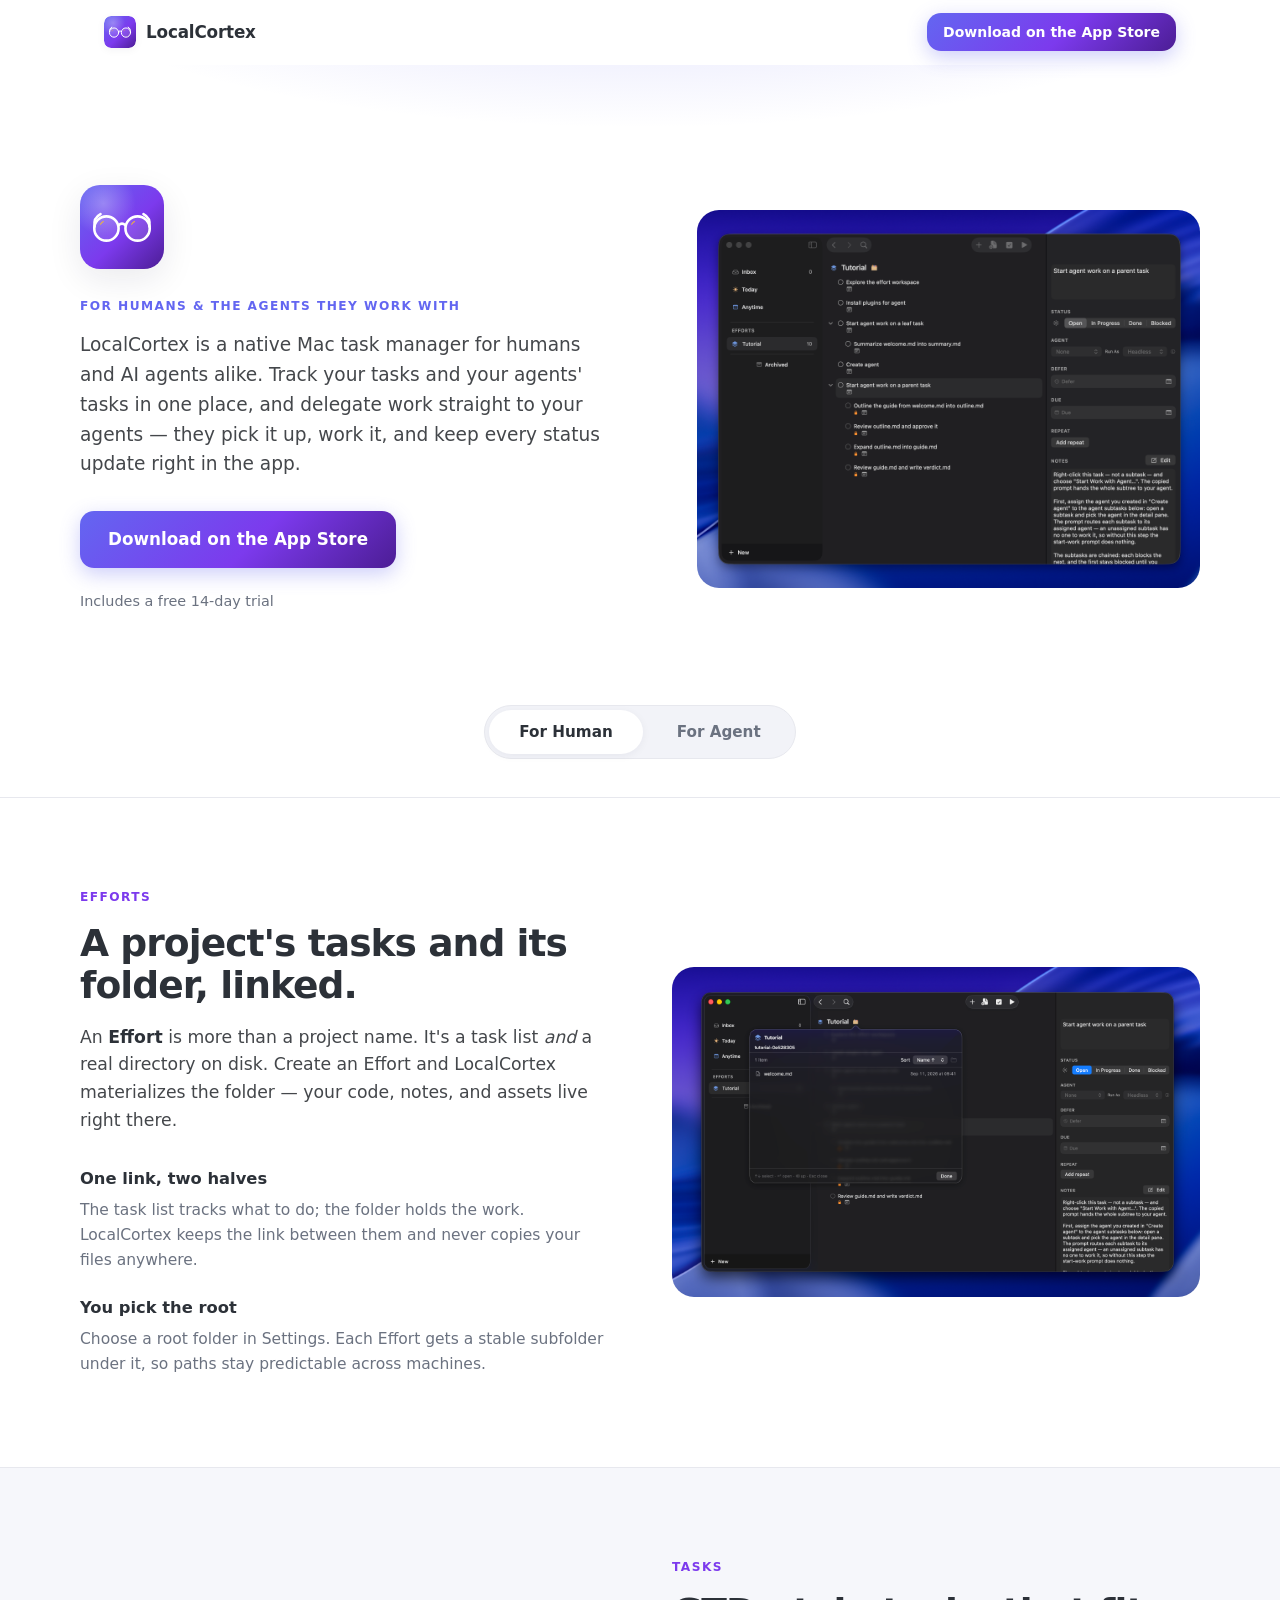
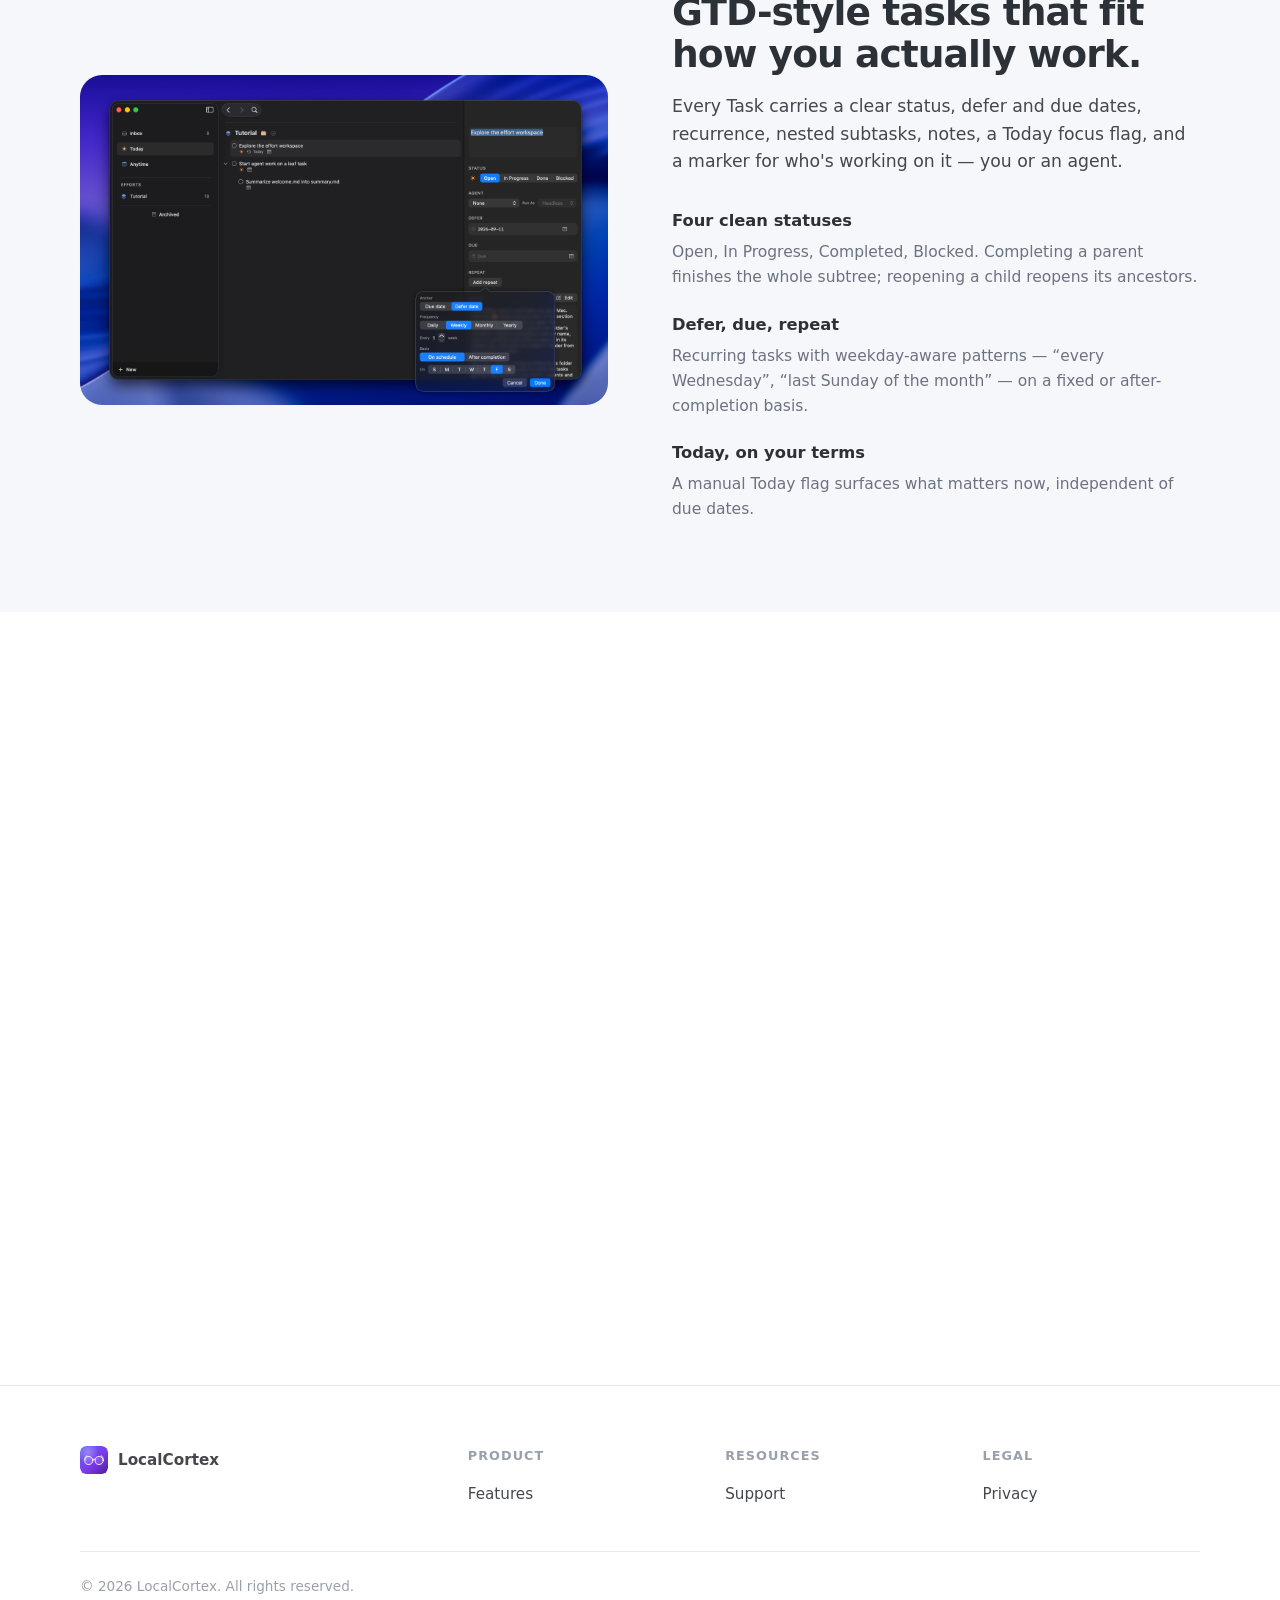
==== commit 714cf89a: "Remove the footer taglines" ====
--- a/index.html
+++ b/index.html
@@ -315,7 +315,6 @@
         <img src="assets/favicon.svg" alt="" class="footer__logo" width="28" height="28">
         <span>LocalCortex</span>
       </a>
-      <p class="footer__tag">Your tasks. Your real project folders.</p>
     </div>
 
     <div class="footer__col">
@@ -342,7 +341,6 @@
 
   <div class="footer__bottom">
     <p>© <span id="year">2026</span> LocalCortex. All rights reserved.</p>
-    <p class="footer__made">Made for people who work with agents.</p>
   </div>
 </footer>
 
--- a/css/styles.css
+++ b/css/styles.css
@@ -438,7 +438,6 @@
 }
 .footer__brand { display: inline-flex; align-items: center; gap: 10px; font-weight: 700; font-size: 1.1rem; margin-bottom: 12px; }
 .footer__logo { border-radius: 6px; }
-.footer__tag { color: var(--text-muted); font-size: .95rem; }
 .footer__col h4 { font-size: .8rem; text-transform: uppercase; letter-spacing: .08em; color: var(--text-faint); margin-bottom: 14px; }
 .footer__col li { margin-bottom: 9px; }
 .footer__col a { color: var(--text-soft); font-size: .95rem; transition: color .15s ease; }
